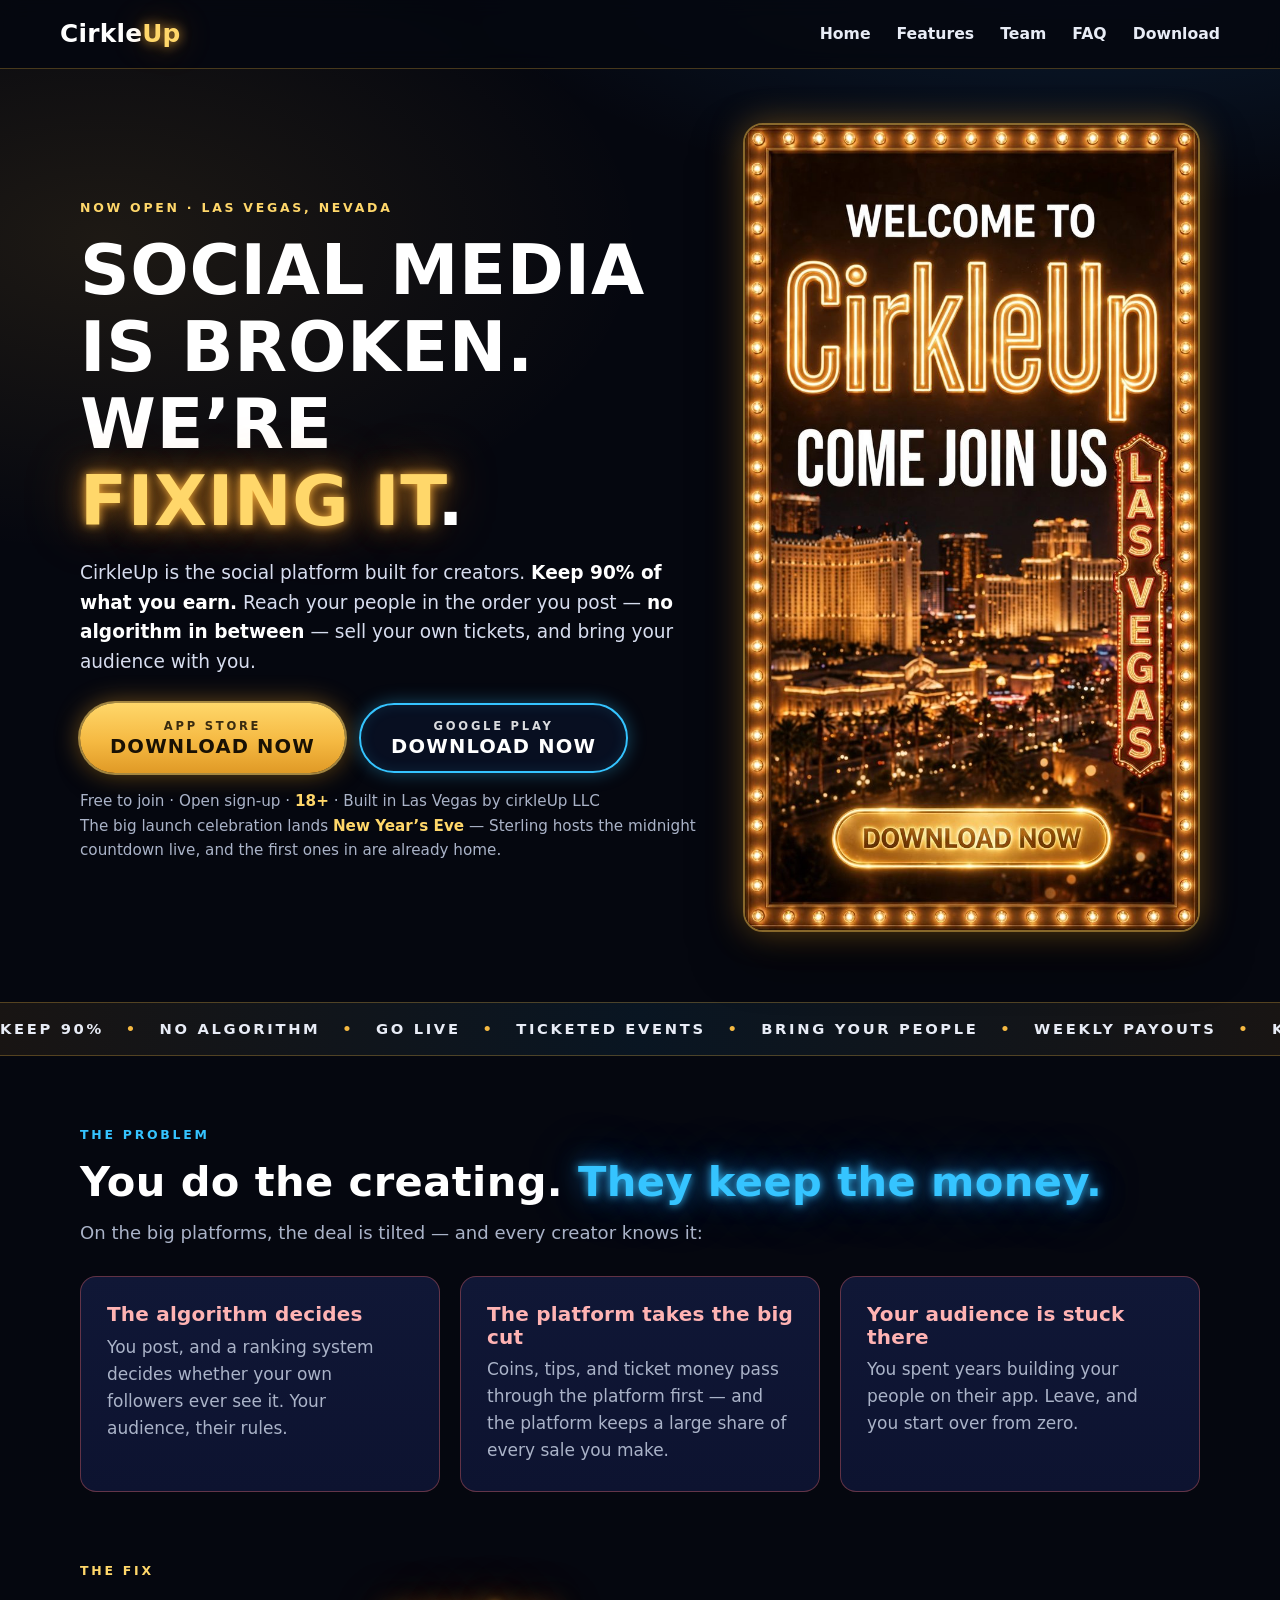
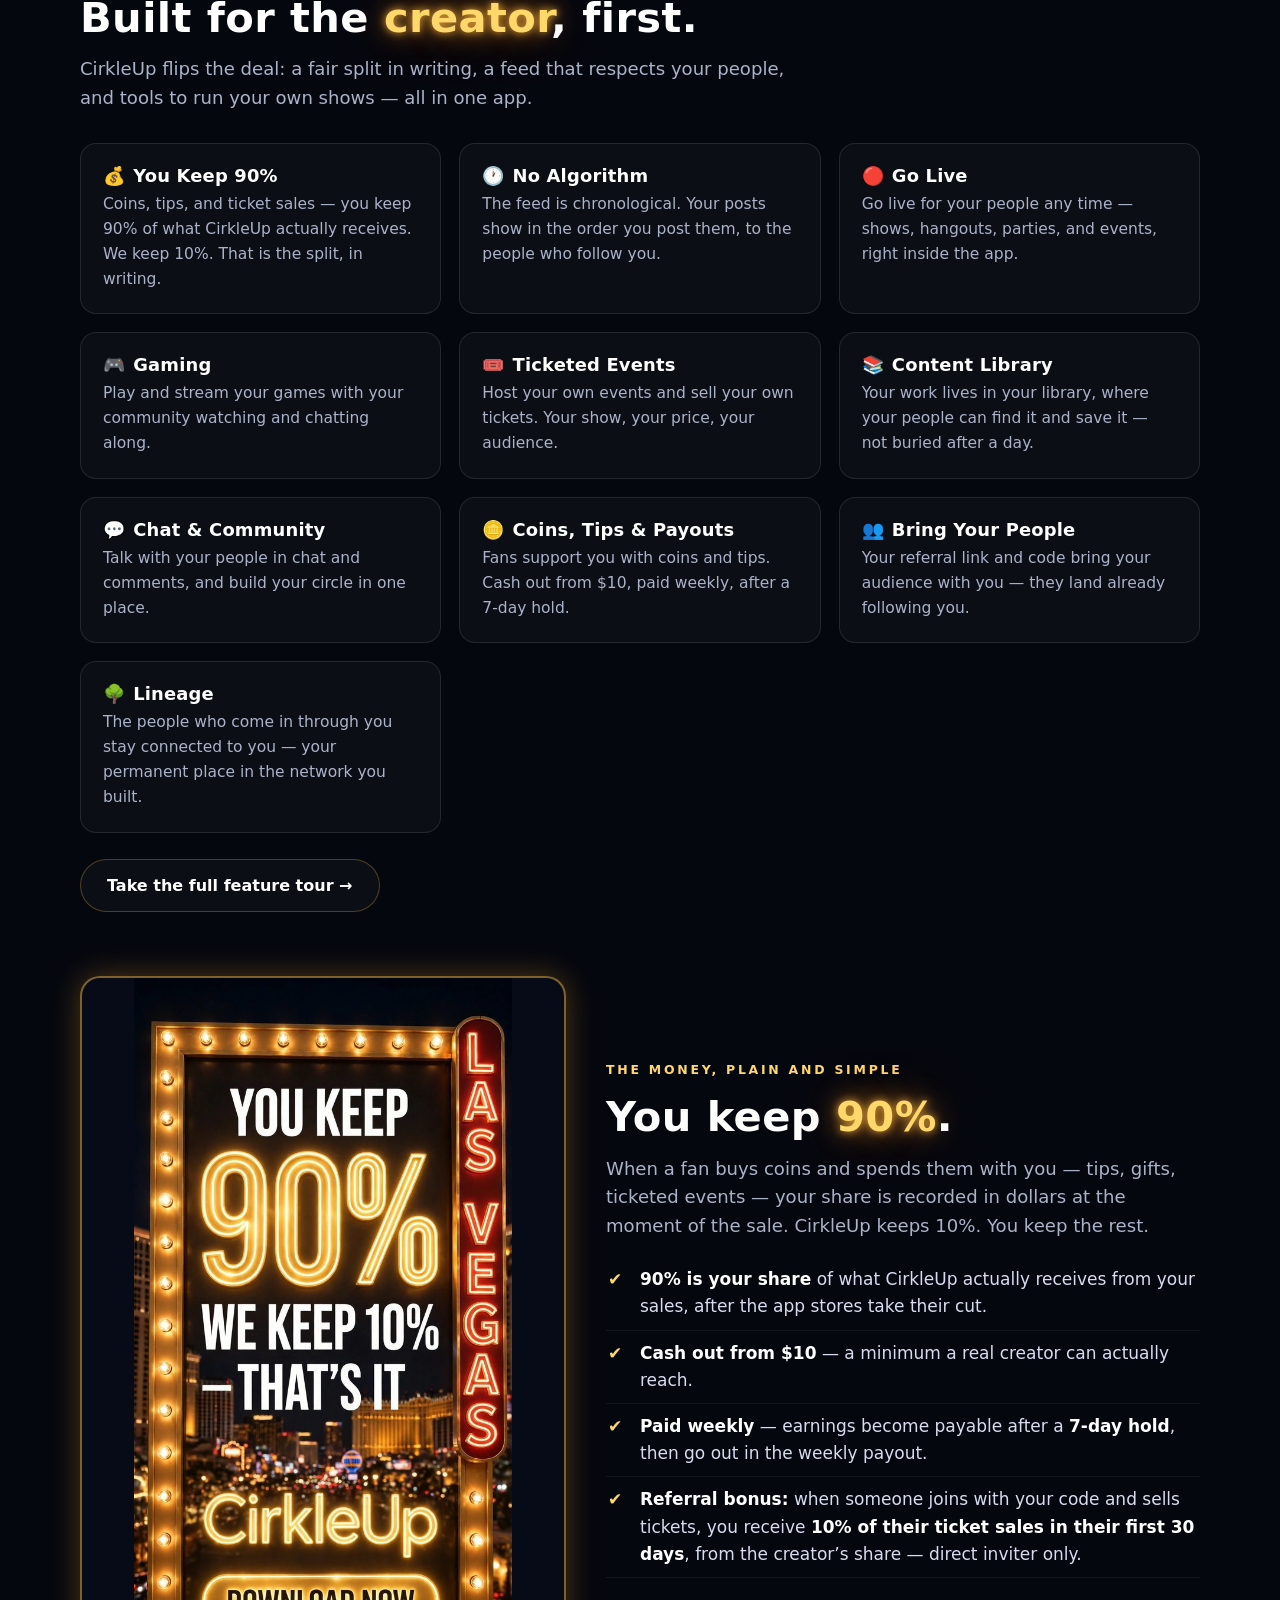
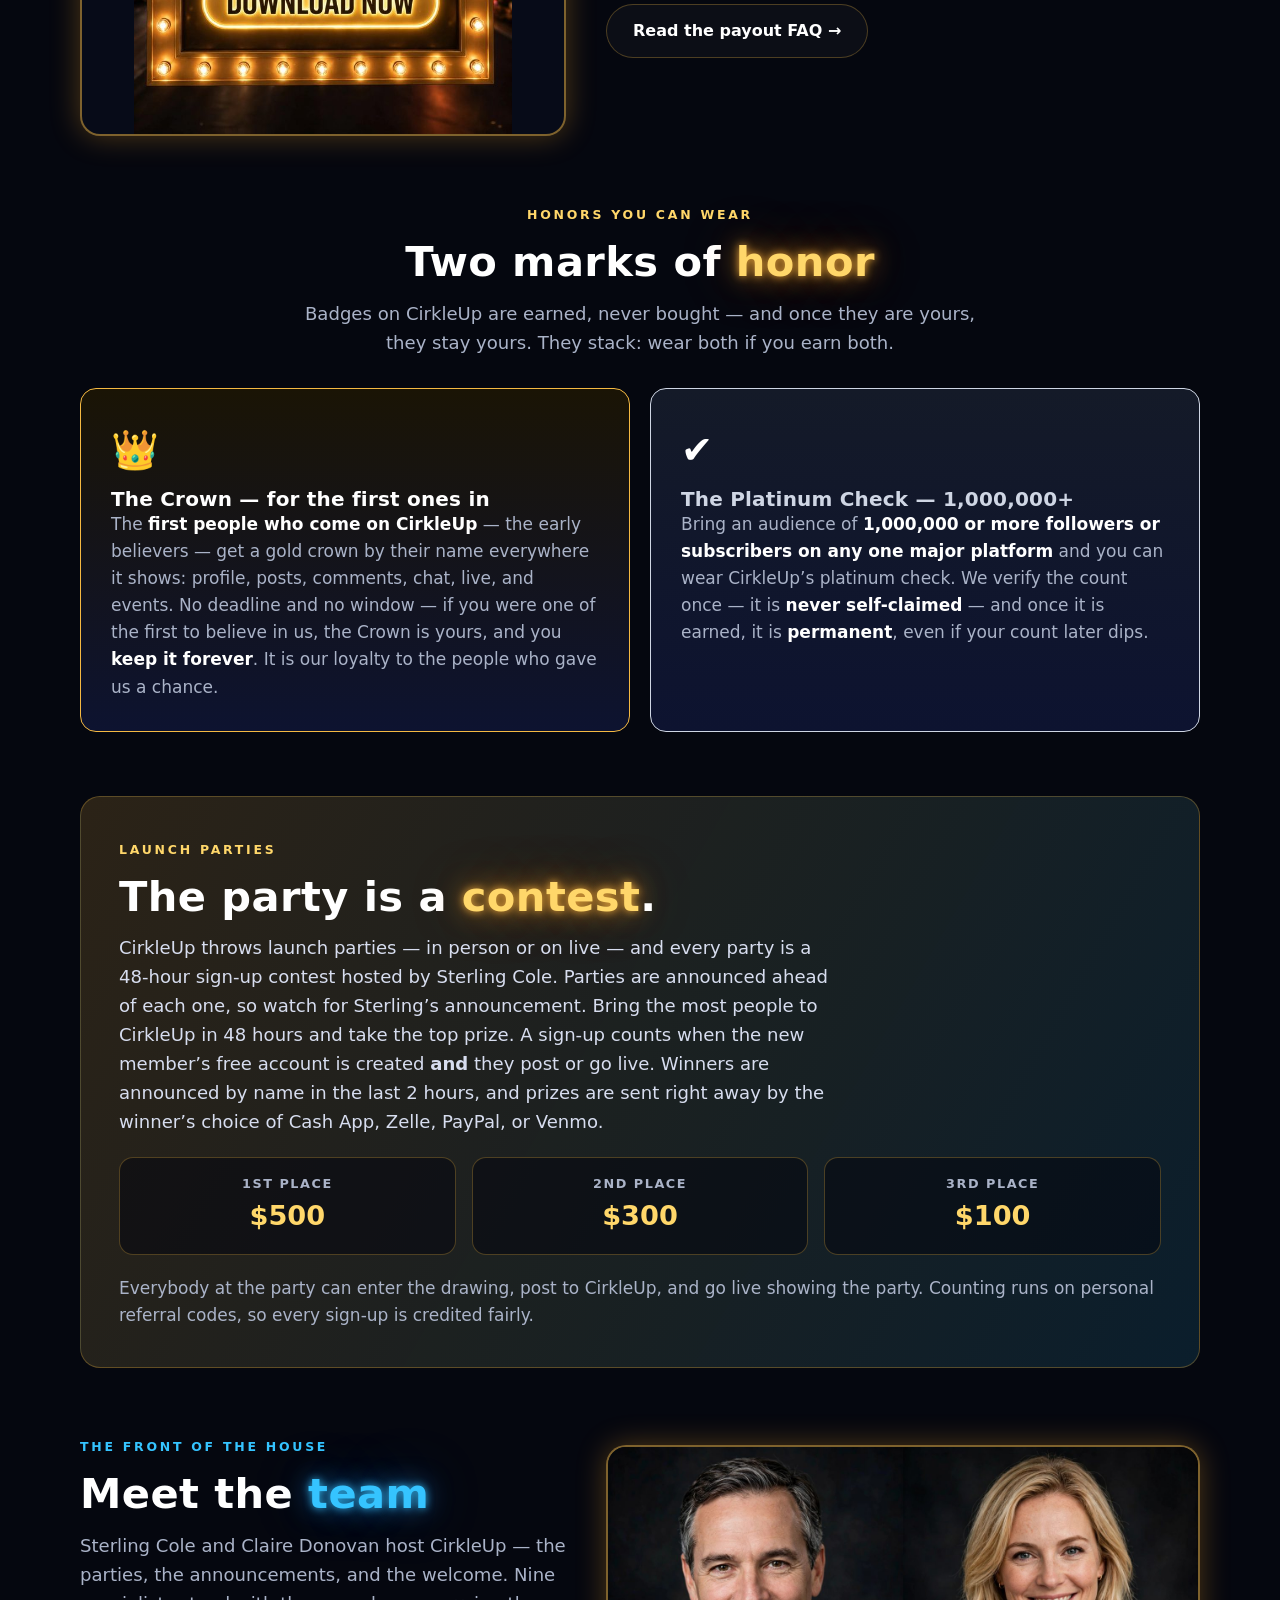
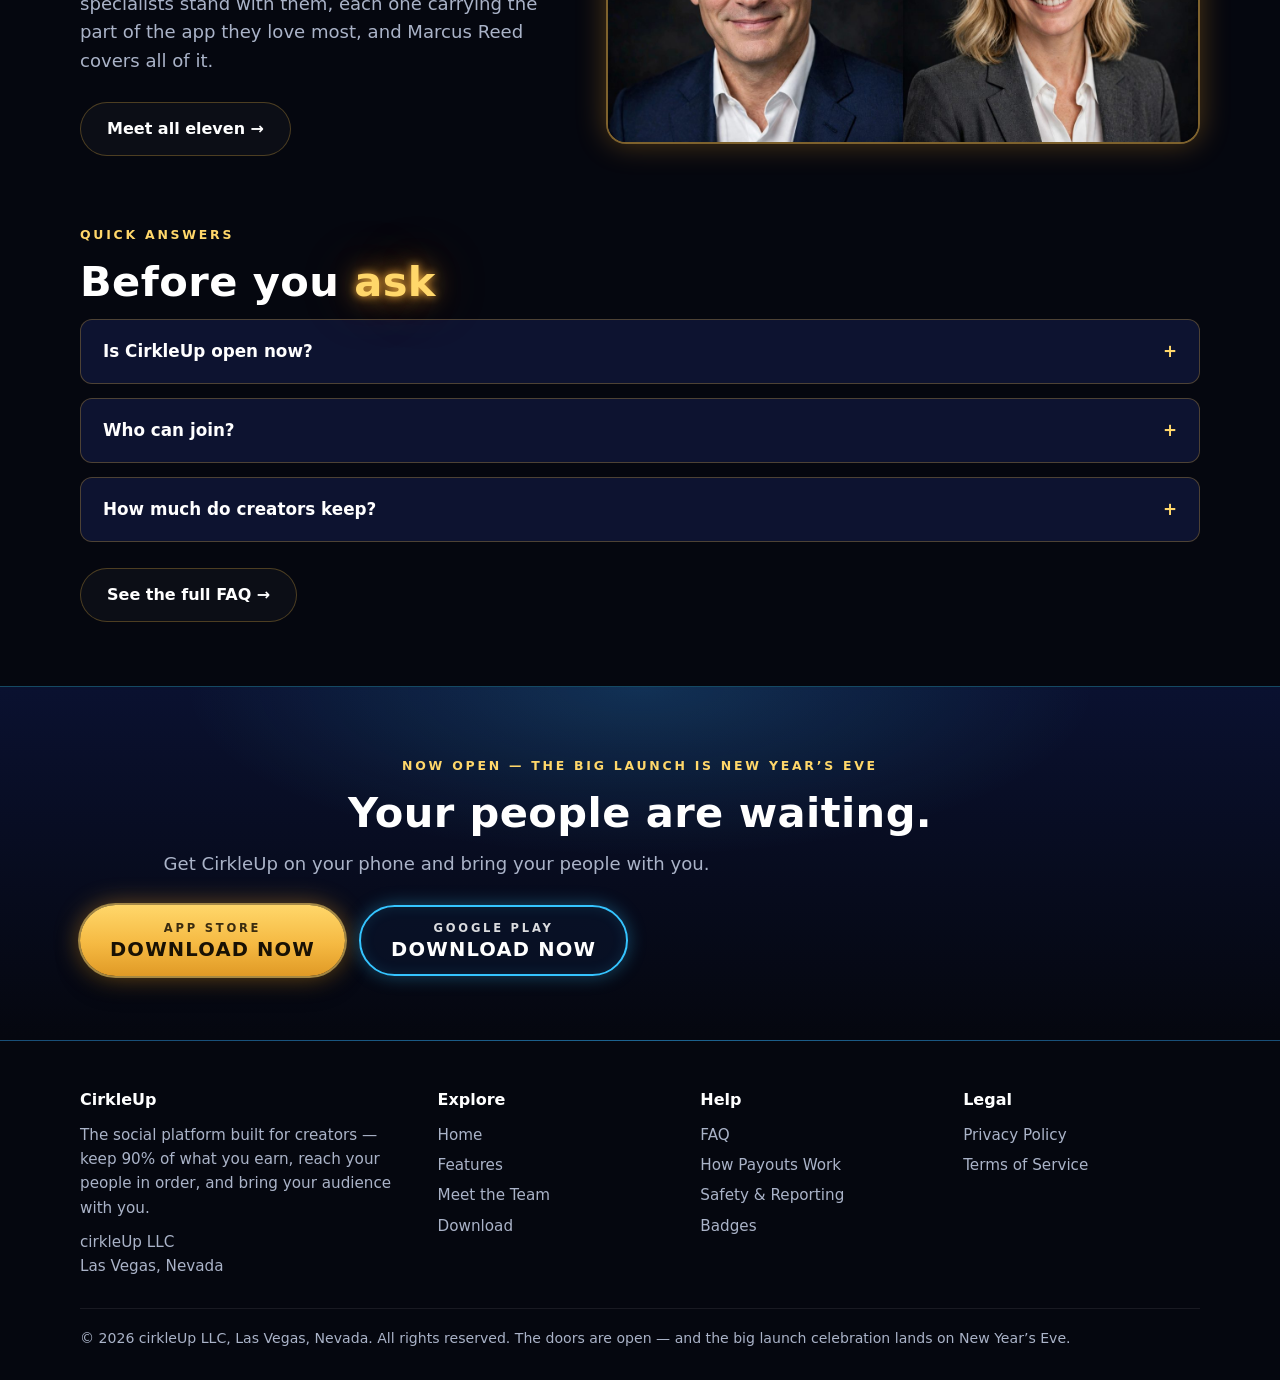
==== index.html @ b5916df1 "CirkleUp new website — staged under Darcia's account (approved build 2026-11-04)" ====
<!DOCTYPE html>
<html lang="en">
<head>
<meta charset="UTF-8">
<meta name="viewport" content="width=device-width, initial-scale=1">
<title>CirkleUp — Social Media, Fixed</title>
<meta name="description" content="CirkleUp is the social platform built for creators: keep 90% of what you earn, a chronological feed with no algorithm, ticketed events, and weekly payouts. From cirkleUp LLC, Las Vegas, Nevada. Now open — with the big launch celebration on New Year&rsquo;s Eve.">
<link rel="stylesheet" href="assets/css/style.css">
</head>
<body>
<header class="site">
  <div class="wrap nav">
    <a class="logo" href="index.html">Cirkle<span class="up">Up</span></a>
    <button class="nav-toggle" aria-label="Menu" aria-expanded="false">&#9776;</button>
    <ul class="nav-links">
        <li><a href="index.html" aria-current="page">Home</a></li>
        <li><a href="features.html">Features</a></li>
        <li><a href="team.html">Team</a></li>
        <li><a href="faq.html">FAQ</a></li>
        <li><a href="download.html">Download</a></li>
    </ul>
  </div>
</header>

<main>
<section class="hero">
  <div class="wrap hero-grid">
    <div>
      <span class="eyebrow">Now open · Las Vegas, Nevada</span>
      <h1>Social media is broken. We&rsquo;re <span class="glow">fixing&nbsp;it</span>.</h1>
      <p class="sub">CirkleUp is the social platform built for creators. <strong>Keep 90% of what you earn.</strong> Reach your people in the order you post — <strong>no algorithm in between</strong> — sell your own tickets, and bring your audience with you.</p>
      <div class="btnrow">
  <a class="btn btn-gold" href="https://apps.apple.com/app/id6768386988"><span class="store">App Store</span><span class="cta">DOWNLOAD NOW</span></a>
  <a class="btn btn-blue" href="https://play.google.com/store/apps/details?id=com.cirkleup.app"><span class="store">Google Play</span><span class="cta">DOWNLOAD NOW</span></a>
</div>
      <p class="strip-note">Free to join · Open sign-up · <strong>18+</strong> · Built in Las Vegas by cirkleUp LLC<br>The big launch celebration lands <strong>New Year&rsquo;s Eve</strong> — Sterling hosts the midnight countdown live, and the first ones in are already home.</p>
    </div>
    <div class="hero-art">
      <img src="assets/img/welcome-gold.jpg" alt="Welcome to CirkleUp — come join us. A lit-up Las Vegas style sign with a DOWNLOAD NOW button." width="760" height="1351">
    </div>
  </div>
</section>

<div class="marquee" aria-hidden="true"><div class="track">KEEP 90% <span class="dot">•</span> NO ALGORITHM <span class="dot">•</span> GO LIVE <span class="dot">•</span> TICKETED EVENTS <span class="dot">•</span> BRING YOUR PEOPLE <span class="dot">•</span> WEEKLY PAYOUTS <span class="dot">•</span> KEEP 90% <span class="dot">•</span> NO ALGORITHM <span class="dot">•</span> GO LIVE <span class="dot">•</span> TICKETED EVENTS <span class="dot">•</span> BRING YOUR PEOPLE <span class="dot">•</span> WEEKLY PAYOUTS <span class="dot">•</span> KEEP 90% <span class="dot">•</span> NO ALGORITHM <span class="dot">•</span> GO LIVE <span class="dot">•</span> TICKETED EVENTS <span class="dot">•</span> BRING YOUR PEOPLE <span class="dot">•</span> WEEKLY PAYOUTS <span class="dot">•</span> KEEP 90% <span class="dot">•</span> NO ALGORITHM <span class="dot">•</span> GO LIVE <span class="dot">•</span> TICKETED EVENTS <span class="dot">•</span> BRING YOUR PEOPLE <span class="dot">•</span> WEEKLY PAYOUTS <span class="dot">•</span> </div></div>
<section>
  <div class="wrap">
    <span class="eyebrow blue">The problem</span>
    <h2>You do the creating. <span class="glow-blue">They keep the money.</span></h2>
    <p class="lede">On the big platforms, the deal is tilted — and every creator knows it:</p>
    <div class="grid c3" style="margin-top:28px">
      <div class="card pain"><h3>The algorithm decides</h3><p>You post, and a ranking system decides whether your own followers ever see it. Your audience, their rules.</p></div>
      <div class="card pain"><h3>The platform takes the big cut</h3><p>Coins, tips, and ticket money pass through the platform first — and the platform keeps a large share of every sale you make.</p></div>
      <div class="card pain"><h3>Your audience is stuck there</h3><p>You spent years building your people on their app. Leave, and you start over from zero.</p></div>
    </div>
  </div>
</section>
<section style="padding-top:0">
  <div class="wrap">
    <span class="eyebrow">The fix</span>
    <h2>Built for the <span class="glow">creator</span>, first.</h2>
    <p class="lede" style="margin-bottom:30px">CirkleUp flips the deal: a fair split in writing, a feed that respects your people, and tools to run your own shows — all in one app.</p>
    <div class="features-grid">
      <div class="feature"><h3><span class="fi">💰</span>You Keep 90%</h3><p>Coins, tips, and ticket sales — you keep 90% of what CirkleUp actually receives. We keep 10%. That is the split, in writing.</p></div>
      <div class="feature"><h3><span class="fi">🕐</span>No Algorithm</h3><p>The feed is chronological. Your posts show in the order you post them, to the people who follow you.</p></div>
      <div class="feature"><h3><span class="fi">🔴</span>Go Live</h3><p>Go live for your people any time — shows, hangouts, parties, and events, right inside the app.</p></div>
      <div class="feature"><h3><span class="fi">🎮</span>Gaming</h3><p>Play and stream your games with your community watching and chatting along.</p></div>
      <div class="feature"><h3><span class="fi">🎟️</span>Ticketed Events</h3><p>Host your own events and sell your own tickets. Your show, your price, your audience.</p></div>
      <div class="feature"><h3><span class="fi">📚</span>Content Library</h3><p>Your work lives in your library, where your people can find it and save it — not buried after a day.</p></div>
      <div class="feature"><h3><span class="fi">💬</span>Chat &amp; Community</h3><p>Talk with your people in chat and comments, and build your circle in one place.</p></div>
      <div class="feature"><h3><span class="fi">🪙</span>Coins, Tips &amp; Payouts</h3><p>Fans support you with coins and tips. Cash out from $10, paid weekly, after a 7-day hold.</p></div>
      <div class="feature"><h3><span class="fi">👥</span>Bring Your People</h3><p>Your referral link and code bring your audience with you — they land already following you.</p></div>
      <div class="feature"><h3><span class="fi">🌳</span>Lineage</h3><p>The people who come in through you stay connected to you — your permanent place in the network you built.</p></div>
    </div>
    <div class="btnrow"><a class="btn-ghost btn" href="features.html" style="flex-direction:row">Take the full feature tour &rarr;</a></div>
  </div>
</section>
<section style="padding-top:0">
  <div class="wrap split">
    <div><img class="art" src="assets/img/signs/sign-90.jpg" alt="Lit-up sign: You keep 90% — we keep 10%, that&rsquo;s it. CirkleUp, Las Vegas." width="640" height="1280"></div>
    <div>
      <span class="eyebrow">The money, plain and simple</span>
      <h2>You keep <span class="glow">90%</span>.</h2>
      <p class="lede">When a fan buys coins and spends them with you — tips, gifts, ticketed events — your share is recorded in dollars at the moment of the sale. CirkleUp keeps 10%. You keep the rest.</p>
      <ul class="ticks">
        <li><strong>90% is your share</strong> of what CirkleUp actually receives from your sales, after the app stores take their cut.</li>
        <li><strong>Cash out from $10</strong> — a minimum a real creator can actually reach.</li>
        <li><strong>Paid weekly</strong> — earnings become payable after a <strong>7-day hold</strong>, then go out in the weekly payout.</li>
        <li><strong>Referral bonus:</strong> when someone joins with your code and sells tickets, you receive <strong>10% of their ticket sales in their first 30 days</strong>, from the creator&rsquo;s share — direct inviter only.</li>
      </ul>
      <div class="btnrow"><a class="btn-ghost btn" href="faq.html#payouts" style="flex-direction:row">Read the payout FAQ &rarr;</a></div>
    </div>
  </div>
</section>
<section style="padding-top:0">
  <div class="wrap">
    <div class="center">
      <span class="eyebrow">Honors you can wear</span>
      <h2>Two marks of <span class="glow">honor</span></h2>
      <p class="lede">Badges on CirkleUp are earned, never bought — and once they are yours, they stay yours. They stack: wear both if you earn both.</p>
    </div>
    <div class="grid c2" style="margin-top:30px">
      <div class="badge-card badge-crown">
        <div class="bigmark">👑</div>
        <h3>The Crown — for the first ones in</h3>
        <p style="color:var(--muted)">The <strong style="color:#fff">first people who come on CirkleUp</strong> — the early believers — get a gold crown by their name everywhere it shows: profile, posts, comments, chat, live, and events. No deadline and no window — if you were one of the first to believe in us, the Crown is yours, and you <strong style="color:#fff">keep it forever</strong>. It is our loyalty to the people who gave us a chance.</p>
      </div>
      <div class="badge-card badge-plat">
        <div class="bigmark">✔️</div>
        <h3>The Platinum Check — 1,000,000+</h3>
        <p style="color:var(--muted)">Bring an audience of <strong style="color:#fff">1,000,000 or more followers or subscribers on any one major platform</strong> and you can wear CirkleUp&rsquo;s platinum check. We verify the count once — it is <strong style="color:#fff">never self-claimed</strong> — and once it is earned, it is <strong style="color:#fff">permanent</strong>, even if your count later dips.</p>
      </div>
    </div>
  </div>
</section>
<section style="padding-top:0">
  <div class="wrap">
    <div class="partyband">
      <span class="eyebrow">Launch parties</span>
      <h2>The party is a <span class="glow">contest</span>.</h2>
      <p class="lede" style="color:#d7ddef">CirkleUp throws launch parties — in person or on live — and every party is a 48-hour sign-up contest hosted by Sterling Cole. Parties are announced ahead of each one, so watch for Sterling&rsquo;s announcement. Bring the most people to CirkleUp in 48 hours and take the top prize. A sign-up counts when the new member&rsquo;s free account is created <strong>and</strong> they post or go live. Winners are announced by name in the last 2 hours, and prizes are sent right away by the winner&rsquo;s choice of Cash App, Zelle, PayPal, or Venmo.</p>
      <div class="prizes">
        <div class="prize"><div class="place">1st place</div><div class="amt">$500</div></div>
        <div class="prize"><div class="place">2nd place</div><div class="amt">$300</div></div>
        <div class="prize"><div class="place">3rd place</div><div class="amt">$100</div></div>
      </div>
      <p style="color:var(--muted)">Everybody at the party can enter the drawing, post to CirkleUp, and go live showing the party. Counting runs on personal referral codes, so every sign-up is credited fairly.</p>
    </div>
  </div>
</section>
<section style="padding-top:0">
  <div class="wrap split">
    <div>
      <span class="eyebrow blue">The front of the house</span>
      <h2>Meet the <span class="glow-blue">team</span></h2>
      <p class="lede">Sterling Cole and Claire Donovan host CirkleUp — the parties, the announcements, and the welcome. Nine specialists stand with them, each one carrying the part of the app they love most, and Marcus Reed covers all of it.</p>
      <div class="btnrow"><a class="btn-ghost btn" href="team.html" style="flex-direction:row">Meet all eleven &rarr;</a></div>
    </div>
    <div><img class="art" src="assets/img/hosts-duo.jpg" alt="Sterling Cole and Claire Donovan, the hosts of CirkleUp." width="1400" height="700"></div>
  </div>
</section>
<section style="padding-top:0">
  <div class="wrap">
    <span class="eyebrow">Quick answers</span>
    <h2>Before you <span class="glow">ask</span></h2>
    <details class="faq"><summary>Is CirkleUp open now?</summary><div class="a">Yes — <strong>the doors are open</strong>. Download the app and join today. The <strong>big launch celebration is New Year&rsquo;s Eve</strong>, when Sterling hosts the midnight countdown live on CirkleUp — and the first ones in wear the Crown forever.</div></details>
    <details class="faq"><summary>Who can join?</summary><div class="a">Anyone <strong>18 or older</strong>. Sign-up is open — create a free account and you are in. If someone sent you their referral code, you can enter it when you join so you land already following them.</div></details>
    <details class="faq"><summary>How much do creators keep?</summary><div class="a">Creators keep <strong>90%</strong> of what CirkleUp actually receives from their sales, after the app stores&rsquo; cut. Payouts are weekly, cash out from <strong>$10</strong>, after a 7-day hold. The full rules are on the <a href="faq.html#payouts">FAQ page</a>.</div></details>
    <div class="btnrow"><a class="btn-ghost btn" href="faq.html" style="flex-direction:row">See the full FAQ &rarr;</a></div>
  </div>
</section>
</main>

<section class="dl-band">
  <div class="wrap">
    <span class="eyebrow">Now open — the big launch is New Year&rsquo;s Eve</span>
    <h2>Your people are waiting.</h2>
    <p class="lede center">Get CirkleUp on your phone and bring your people with you.</p>
    <div class="btnrow center">
  <a class="btn btn-gold" href="https://apps.apple.com/app/id6768386988"><span class="store">App Store</span><span class="cta">DOWNLOAD NOW</span></a>
  <a class="btn btn-blue" href="https://play.google.com/store/apps/details?id=com.cirkleup.app"><span class="store">Google Play</span><span class="cta">DOWNLOAD NOW</span></a>
</div>
  </div>
</section>
<footer class="site">
  <div class="wrap">
    <div class="cols">
      <div>
        <h4>CirkleUp</h4>
        <p>The social platform built for creators — keep 90% of what you earn, reach your people in order, and bring your audience with you.</p>
        <p style="margin-top:10px">cirkleUp LLC<br>Las Vegas, Nevada</p>
      </div>
      <div>
        <h4>Explore</h4>
        <ul>
          <li><a href="index.html">Home</a></li>
          <li><a href="features.html">Features</a></li>
          <li><a href="team.html">Meet the Team</a></li>
          <li><a href="download.html">Download</a></li>
        </ul>
      </div>
      <div>
        <h4>Help</h4>
        <ul>
          <li><a href="faq.html">FAQ</a></li>
          <li><a href="faq.html#payouts">How Payouts Work</a></li>
          <li><a href="faq.html#safety">Safety &amp; Reporting</a></li>
          <li><a href="faq.html#badges">Badges</a></li>
        </ul>
      </div>
      <div>
        <h4>Legal</h4>
        <ul>
          <li><a href="privacy.html">Privacy Policy</a></li>
          <li><a href="terms.html">Terms of Service</a></li>
        </ul>
      </div>
    </div>
    <div class="fine">&copy; <span data-year>2026</span> cirkleUp LLC, Las Vegas, Nevada. All rights reserved. The doors are open — and the big launch celebration lands on New Year&rsquo;s Eve.</div>
  </div>
</footer>
<script src="assets/js/main.js"></script>
</body>
</html>
---- assets/css/style.css ----
/* CirkleUp — new website (built 2026-11-04, held for December 2026 launch)
   Look: "LIT UP" — nighttime Las Vegas, neon electric blue + warm gold,
   big bold white type, one glowing keyword. Mobile-first. */
:root{
  --night:#05070f;
  --navy:#0a0f22;
  --panel:#0d1330;
  --panel2:#101736;
  --line:rgba(245,185,66,.28);
  --line-blue:rgba(53,196,255,.35);
  --gold:#f5b942;
  --gold2:#ffd76a;
  --blue:#35c4ff;
  --blue-deep:#2e9bff;
  --platinum:#cfd6e4;
  --white:#ffffff;
  --muted:#aab3c8;
  --radius:16px;
}
*{box-sizing:border-box;margin:0;padding:0}
html{scroll-behavior:smooth}
html,body{overflow-x:hidden}
body{
  background:
    radial-gradient(1100px 480px at 85% -80px, rgba(46,155,255,.16), transparent 60%),
    radial-gradient(900px 520px at 8% 240px, rgba(245,185,66,.10), transparent 60%),
    var(--night);
  color:var(--white);
  font-family:"Segoe UI", system-ui, -apple-system, Roboto, "Helvetica Neue", Arial, sans-serif;
  line-height:1.6;
  font-size:17px;
}
img{max-width:100%;display:block}
a{color:var(--blue)}
.wrap{max-width:1160px;margin:0 auto;padding:0 20px}
h1,h2,h3{line-height:1.12;font-weight:900;letter-spacing:.01em}
h2{font-size:clamp(1.7rem,4.5vw,2.6rem);margin-bottom:14px}
h3{font-size:1.25rem}
section{padding:64px 0}
.eyebrow{
  display:inline-block;font-weight:800;letter-spacing:.22em;font-size:.78rem;
  color:var(--gold2);text-transform:uppercase;margin-bottom:14px;
}
.eyebrow.blue{color:var(--blue)}
.glow{
  color:var(--gold2);
  text-shadow:0 0 8px rgba(255,183,64,.9),0 0 26px rgba(255,157,36,.65),0 0 60px rgba(255,140,0,.4);
}
.glow-blue{
  color:var(--blue);
  text-shadow:0 0 8px rgba(53,196,255,.9),0 0 26px rgba(46,155,255,.6),0 0 60px rgba(46,155,255,.35);
}
.lede{color:var(--muted);font-size:1.13rem;max-width:62ch}
.center{text-align:center}
.center .lede{margin-left:auto;margin-right:auto}

/* ---------- header / nav ---------- */
header.site{
  position:sticky;top:0;z-index:50;
  background:rgba(5,7,15,.88);backdrop-filter:blur(10px);
  border-bottom:1px solid var(--line);
}
.nav{display:flex;align-items:center;justify-content:space-between;gap:16px;padding:14px 0}
.logo{font-size:1.55rem;font-weight:900;color:#fff;text-decoration:none;letter-spacing:.01em}
.logo .up{color:var(--gold2);text-shadow:0 0 12px rgba(255,183,64,.8),0 0 34px rgba(255,157,36,.45)}
.nav-links{display:flex;gap:26px;align-items:center;list-style:none}
.nav-links a{color:#e8ecf6;text-decoration:none;font-weight:700;font-size:.98rem}
.nav-links a:hover{color:var(--gold2)}
.nav-toggle{display:none;background:none;border:1px solid var(--line);border-radius:10px;color:#fff;
  font-size:1.15rem;padding:6px 13px;cursor:pointer}
@media (max-width:760px){
  .nav-toggle{display:block}
  .nav-links{display:none;position:absolute;top:100%;left:0;right:0;flex-direction:column;align-items:stretch;
    background:rgba(7,10,20,.98);padding:14px 20px 20px;gap:4px;border-bottom:1px solid var(--line)}
  .nav-links.open{display:flex}
  .nav-links a{padding:10px 4px;border-bottom:1px solid rgba(255,255,255,.06)}
  header.site{position:relative}
}

/* ---------- buttons ---------- */
.btnrow{display:flex;gap:14px;flex-wrap:wrap;margin-top:26px}
.center .btnrow{justify-content:center}
.btn{
  display:inline-flex;flex-direction:column;align-items:center;justify-content:center;
  text-decoration:none;border-radius:999px;padding:12px 30px;min-width:220px;text-align:center;
}
.btn .store{font-size:.72rem;font-weight:800;letter-spacing:.24em;text-transform:uppercase;opacity:.85}
.btn .cta{font-size:1.22rem;font-weight:900;letter-spacing:.06em;line-height:1.25}
.btn-gold{
  background:linear-gradient(180deg,var(--gold2),var(--gold) 55%,#e09a26);color:#191104;
  box-shadow:0 0 0 2px rgba(255,215,106,.55),0 0 26px rgba(255,170,40,.45),0 10px 24px rgba(0,0,0,.45);
}
.btn-gold:hover{box-shadow:0 0 0 2px rgba(255,215,106,.8),0 0 40px rgba(255,170,40,.65),0 10px 24px rgba(0,0,0,.45)}
.btn-blue{
  background:rgba(10,20,44,.65);color:#fff;border:2px solid var(--blue);
  box-shadow:0 0 18px rgba(53,196,255,.35), inset 0 0 14px rgba(53,196,255,.12);
}
.btn-blue:hover{box-shadow:0 0 30px rgba(53,196,255,.55), inset 0 0 14px rgba(53,196,255,.2)}
.btn-ghost{
  border:1px solid var(--line);color:#fff;background:rgba(255,255,255,.03);
  font-weight:800;padding:13px 26px;border-radius:999px;font-size:1rem;min-width:0;
}
.btn-ghost:hover{border-color:var(--gold);color:var(--gold2)}
@media (max-width:520px){.btn{min-width:0;width:100%}}

/* ---------- hero ---------- */
.hero{padding:54px 0 70px}
.hero-grid{display:grid;grid-template-columns:1.15fr .85fr;gap:44px;align-items:center}
@media (max-width:900px){.hero-grid{grid-template-columns:1fr}}
.hero h1{font-size:clamp(2.35rem,6.4vw,4.3rem);text-transform:uppercase}
.hero .sub{margin-top:18px;color:#d7ddef;font-size:1.16rem;max-width:56ch}
.hero .sub strong{color:#fff}
.hero-art{position:relative}
.hero-art img{
  border-radius:20px;border:2px solid rgba(245,185,66,.55);
  box-shadow:0 0 34px rgba(255,170,40,.35),0 24px 50px rgba(0,0,0,.55);
  width:100%;height:auto;object-fit:cover;object-position:top;
}
.strip-note{margin-top:16px;color:var(--muted);font-size:.95rem}
.strip-note strong{color:var(--gold2)}

/* marquee sign strip */
.marquee{
  border-top:1px solid var(--line);border-bottom:1px solid var(--line);
  background:linear-gradient(90deg,rgba(245,185,66,.08),rgba(53,196,255,.08),rgba(245,185,66,.08));
  padding:12px 0;overflow:hidden;white-space:nowrap;
}
.marquee .track{display:inline-block;animation:slide 30s linear infinite;font-weight:900;letter-spacing:.18em;font-size:.92rem;color:#e8ecf6}
.marquee .dot{color:var(--gold);padding:0 14px}
@keyframes slide{from{transform:translateX(0)}to{transform:translateX(-50%)}}
@media (prefers-reduced-motion:reduce){.marquee .track{animation:none}}

/* ---------- cards & grids ---------- */
.grid{display:grid;gap:20px}
.grid.c3{grid-template-columns:repeat(3,1fr)}
.grid.c2{grid-template-columns:repeat(2,1fr)}
@media (max-width:900px){.grid.c3{grid-template-columns:1fr 1fr}}
@media (max-width:620px){.grid.c3,.grid.c2{grid-template-columns:1fr}}
.card{
  background:linear-gradient(180deg,var(--panel2),var(--panel));
  border:1px solid var(--line);border-radius:var(--radius);padding:26px;
}
.card h3{margin-bottom:8px}
.card p{color:var(--muted)}
.card .icon{font-size:1.7rem;margin-bottom:10px}
.pain{border-color:rgba(255,110,110,.35)}
.pain h3{color:#ffb3b3}

/* feature list (index) */
.features-grid{display:grid;grid-template-columns:repeat(3,1fr);gap:18px}
@media (max-width:900px){.features-grid{grid-template-columns:1fr 1fr}}
@media (max-width:560px){.features-grid{grid-template-columns:1fr}}
.feature{
  background:rgba(255,255,255,.03);border:1px solid rgba(255,255,255,.1);
  border-radius:var(--radius);padding:22px;
}
.feature:hover{border-color:var(--line-blue)}
.feature h3{font-size:1.12rem;margin-bottom:6px;color:#fff}
.feature h3 .fi{margin-right:8px}
.feature p{color:var(--muted);font-size:.97rem}

/* sign gallery (features page) */
.signrow{display:grid;grid-template-columns:repeat(3,1fr);gap:22px}
@media (max-width:900px){.signrow{grid-template-columns:1fr 1fr}}
@media (max-width:560px){.signrow{grid-template-columns:1fr}}
.signcard{background:var(--panel);border:1px solid var(--line);border-radius:var(--radius);overflow:hidden}
.signcard img{width:100%;aspect-ratio:1/2;object-fit:cover;object-position:top}
.signcard .cap{padding:18px 20px 22px}
.signcard .cap h3{margin-bottom:6px}
.signcard .cap p{color:var(--muted);font-size:.96rem}

/* money / badges / parties */
.split{display:grid;grid-template-columns:.9fr 1.1fr;gap:40px;align-items:center}
@media (max-width:900px){.split{grid-template-columns:1fr}}
.split img.art{border-radius:20px;border:2px solid rgba(245,185,66,.5);box-shadow:0 0 30px rgba(255,170,40,.3);width:100%;height:auto;max-height:760px;object-fit:contain;object-position:top center;background:#070b18}
ul.ticks{list-style:none;margin-top:16px}
ul.ticks li{padding:9px 0 9px 34px;position:relative;color:#d7ddef;border-bottom:1px solid rgba(255,255,255,.06)}
ul.ticks li::before{content:"✔";position:absolute;left:2px;color:var(--gold2);font-weight:900}
ul.ticks li strong{color:#fff}
.badge-card{border-radius:var(--radius);padding:30px}
.badge-crown{background:linear-gradient(180deg,#1a1405,#0d1330);border:1px solid var(--gold)}
.badge-plat{background:linear-gradient(180deg,#141a28,#0d1330);border:1px solid var(--platinum)}
.badge-plat h3{color:var(--platinum)}
.bigmark{font-size:2.4rem;margin-bottom:8px}
.partyband{
  background:linear-gradient(120deg,rgba(245,185,66,.16),rgba(53,196,255,.12));
  border:1px solid var(--line);border-radius:20px;padding:38px;
}
.prizes{display:flex;gap:16px;flex-wrap:wrap;margin:20px 0}
.prize{background:rgba(5,7,15,.55);border:1px solid var(--line);border-radius:14px;padding:16px 22px;text-align:center;flex:1;min-width:130px}
.prize .amt{font-size:1.7rem;font-weight:900;color:var(--gold2)}
.prize .place{color:var(--muted);font-weight:700;letter-spacing:.12em;font-size:.8rem;text-transform:uppercase}

/* ---------- team ---------- */
.team-grid{display:grid;grid-template-columns:repeat(3,1fr);gap:22px}
@media (max-width:900px){.team-grid{grid-template-columns:1fr 1fr}}
@media (max-width:560px){.team-grid{grid-template-columns:1fr}}
.member{background:var(--panel);border:1px solid var(--line);border-radius:var(--radius);overflow:hidden}
.member img{width:100%;aspect-ratio:3/3.4;object-fit:cover;object-position:top}
.member .info{padding:18px 20px 22px}
.member .role{color:var(--gold2);font-weight:800;font-size:.86rem;letter-spacing:.14em;text-transform:uppercase}
.member h3{margin:4px 0 6px}
.member p{color:var(--muted);font-size:.96rem}
.hosts{display:grid;grid-template-columns:1fr 1fr;gap:22px}
@media (max-width:700px){.hosts{grid-template-columns:1fr}}
.hosts .member{border-color:var(--gold)}
.member.wide{grid-column:1/-1}

/* ---------- FAQ ---------- */
details.faq{
  background:var(--panel);border:1px solid var(--line);border-radius:12px;
  padding:18px 22px;margin-bottom:14px;
}
details.faq summary{cursor:pointer;font-weight:800;font-size:1.05rem;list-style:none}
details.faq summary::-webkit-details-marker{display:none}
details.faq summary::after{content:"+";float:right;color:var(--gold2);font-weight:900}
details.faq[open ] summary::after{content:"–"}
details.faq .a{color:var(--muted);margin-top:10px}
details.faq .a strong{color:#fff}
.faq-group{margin:38px 0 8px;color:var(--gold2)}

/* ---------- legal pages ---------- */
.legal{max-width:820px}
.legal h2{margin-top:38px;font-size:1.45rem}
.legal h2:first-of-type{margin-top:8px}
.legal p,.legal li{color:#c9d1e4}
.legal ul{margin:8px 0 8px 22px}
.legal .updated{color:var(--muted)}

/* ---------- download band / footer ---------- */
.dl-band{
  background:
    radial-gradient(700px 260px at 50% 0%, rgba(53,196,255,.18), transparent 65%),
    linear-gradient(180deg,#0a1130,#05070f);
  border-top:1px solid var(--line-blue);border-bottom:1px solid var(--line-blue);
  text-align:center;
}
footer.site{padding:46px 0 30px;color:var(--muted);font-size:.95rem}
footer.site .cols{display:grid;grid-template-columns:1.4fr 1fr 1fr 1fr;gap:26px}
@media (max-width:760px){footer.site .cols{grid-template-columns:1fr 1fr}}
footer.site h4{color:#fff;margin-bottom:10px;font-size:1rem}
footer.site ul{list-style:none}
footer.site li{margin:6px 0}
footer.site a{color:var(--muted);text-decoration:none}
footer.site a:hover{color:var(--gold2)}
footer.site .fine{margin-top:30px;border-top:1px solid rgba(255,255,255,.08);padding-top:18px;font-size:.88rem}
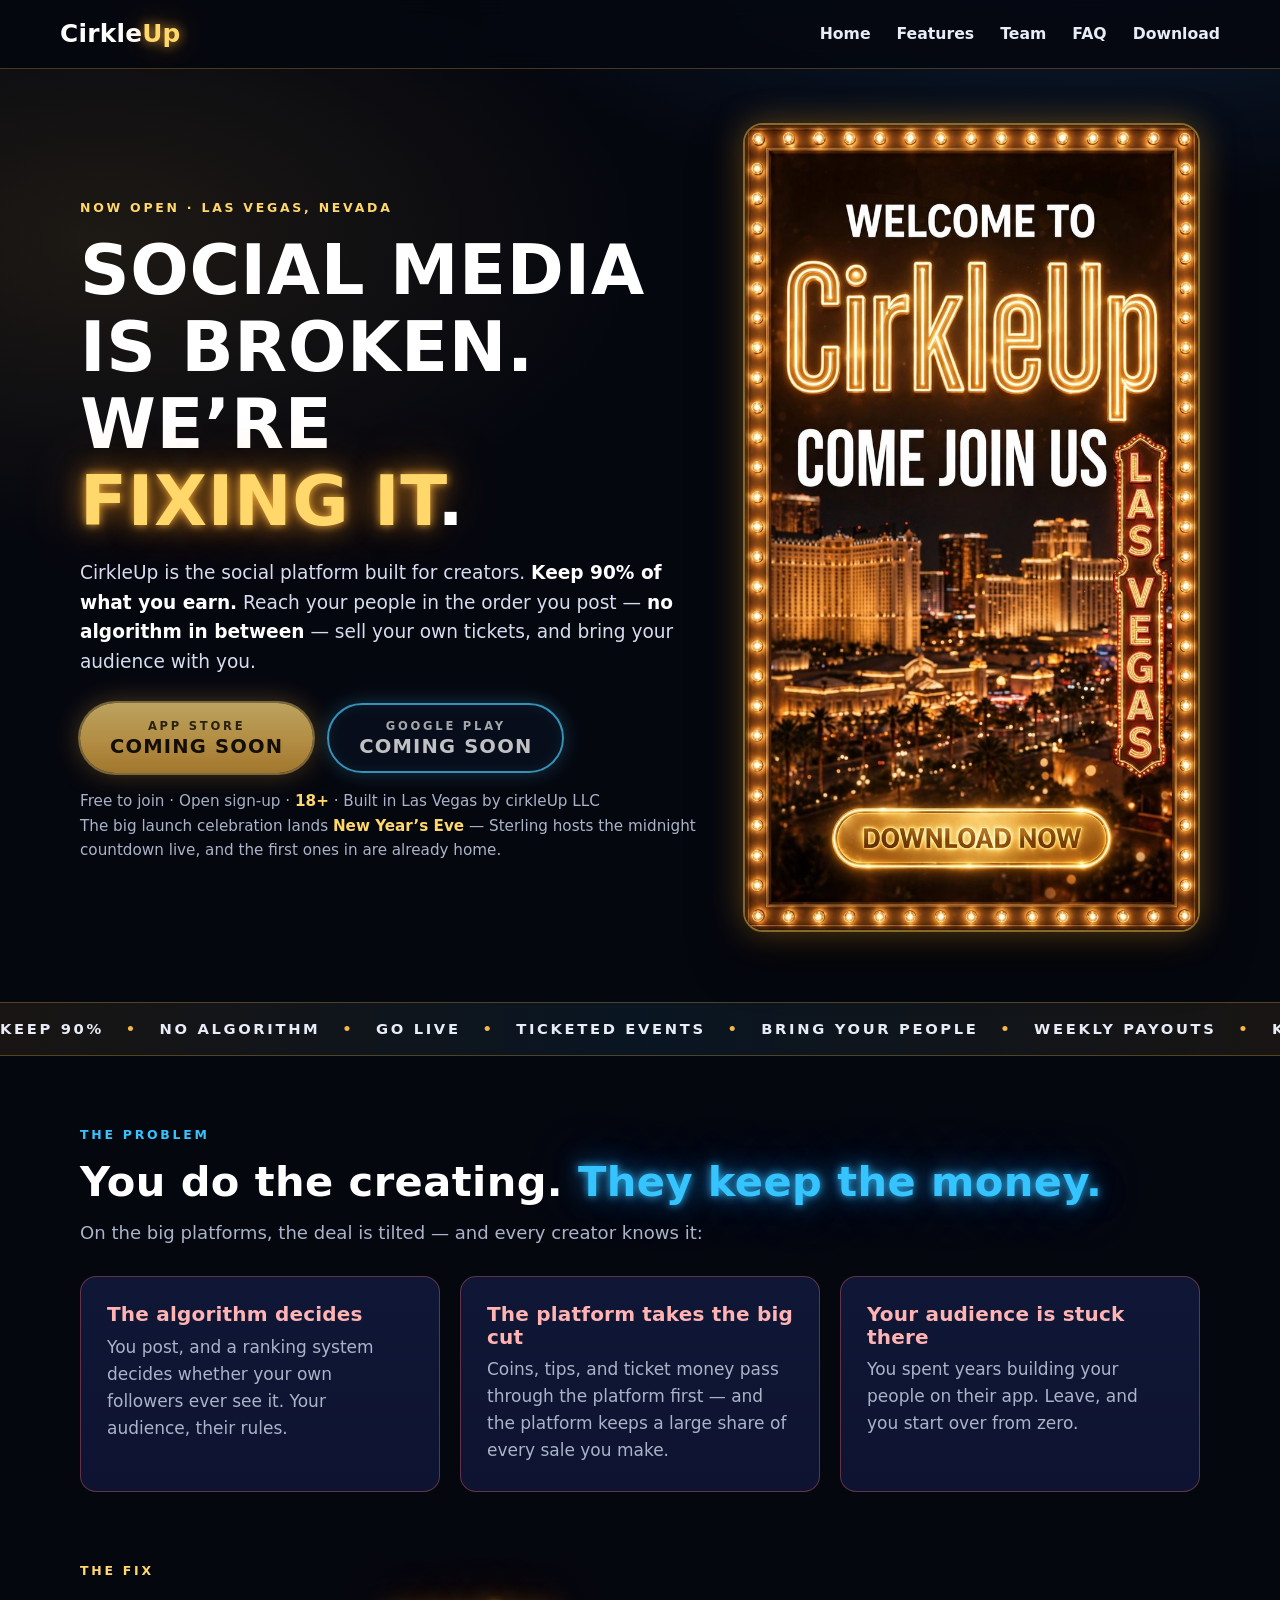
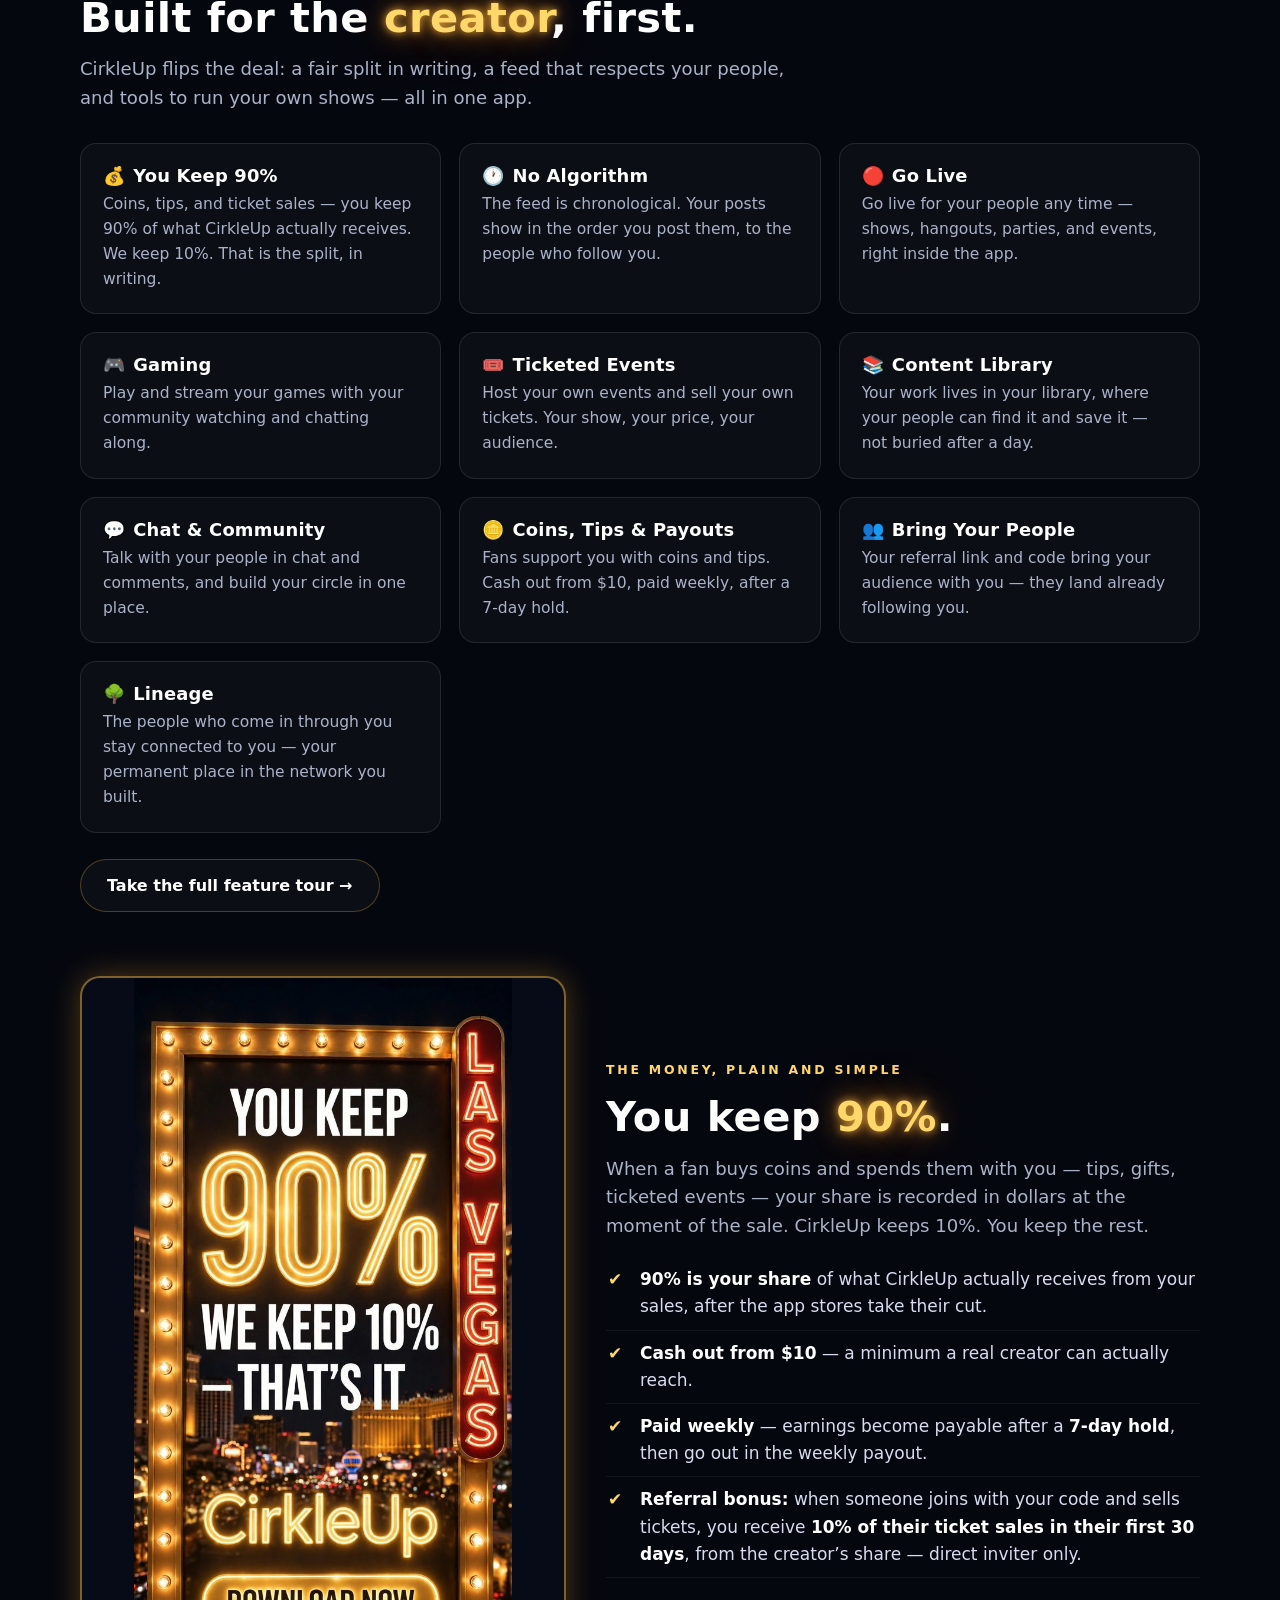
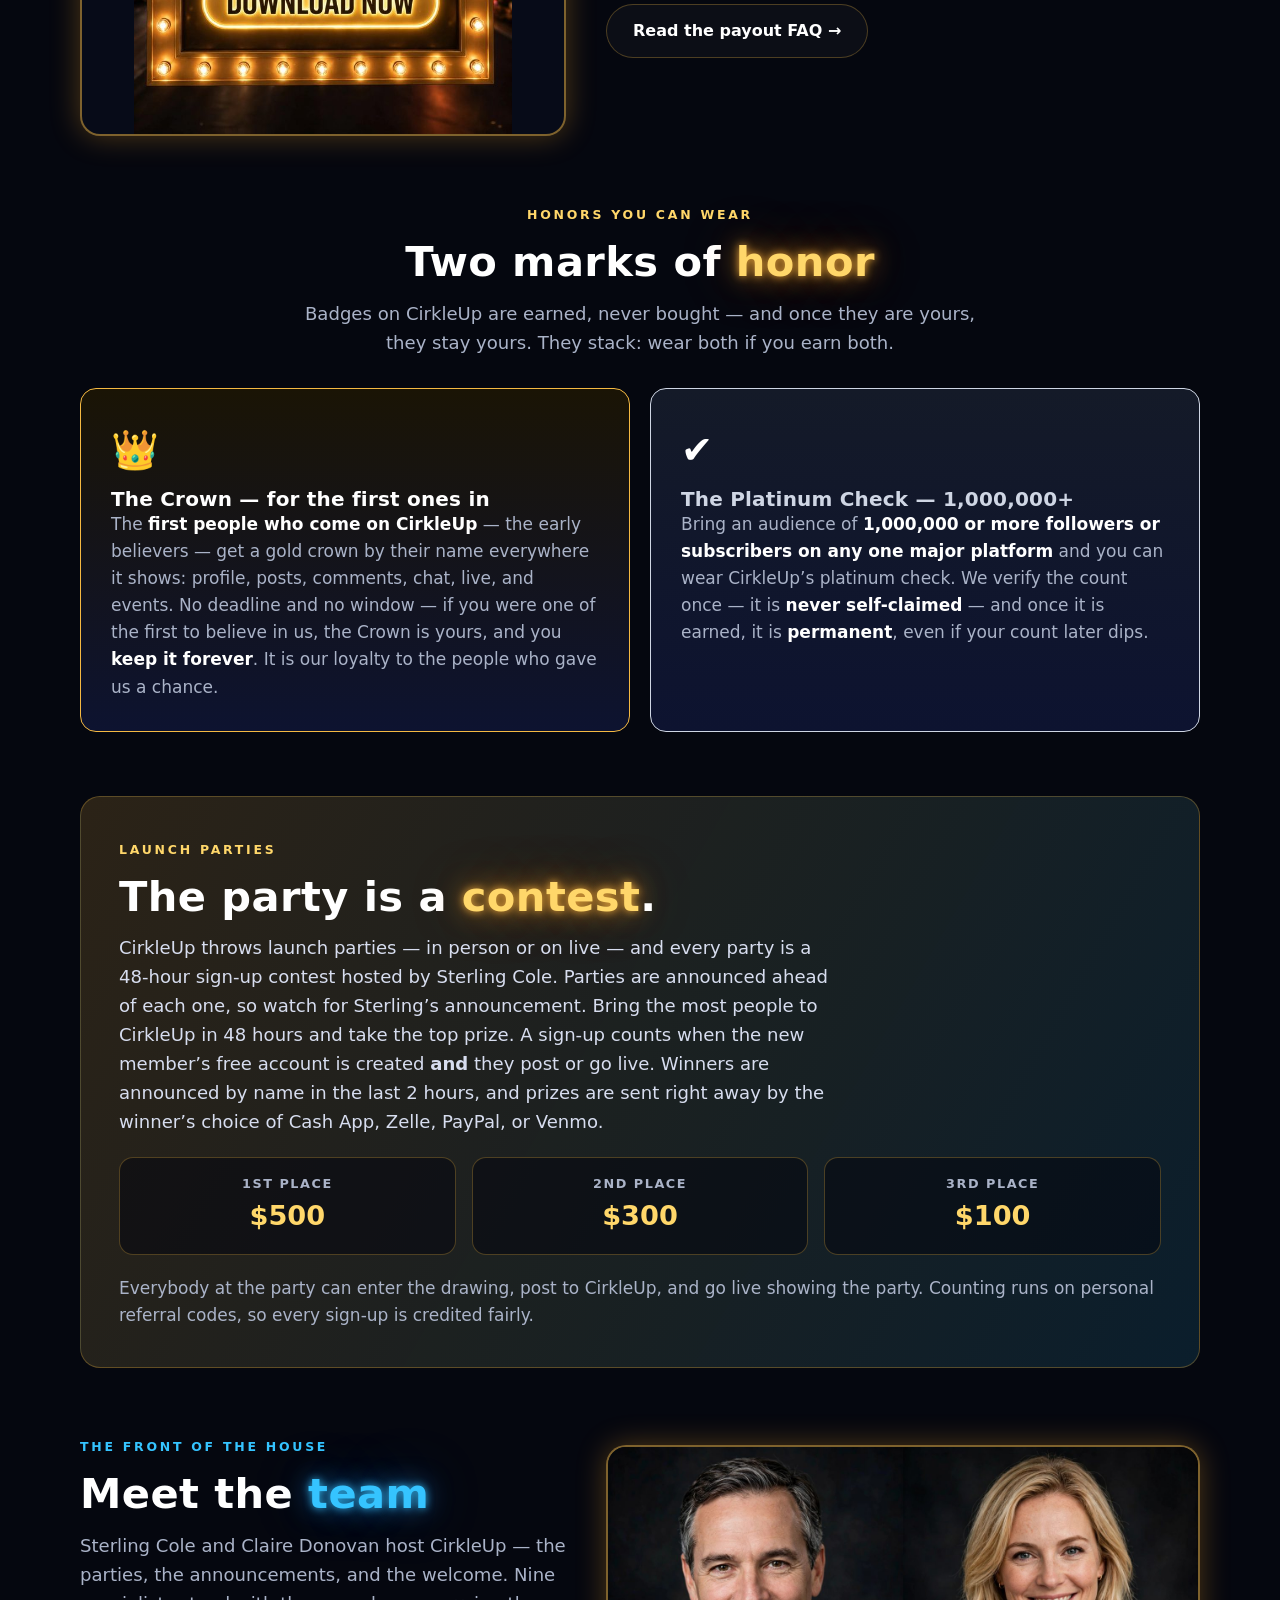
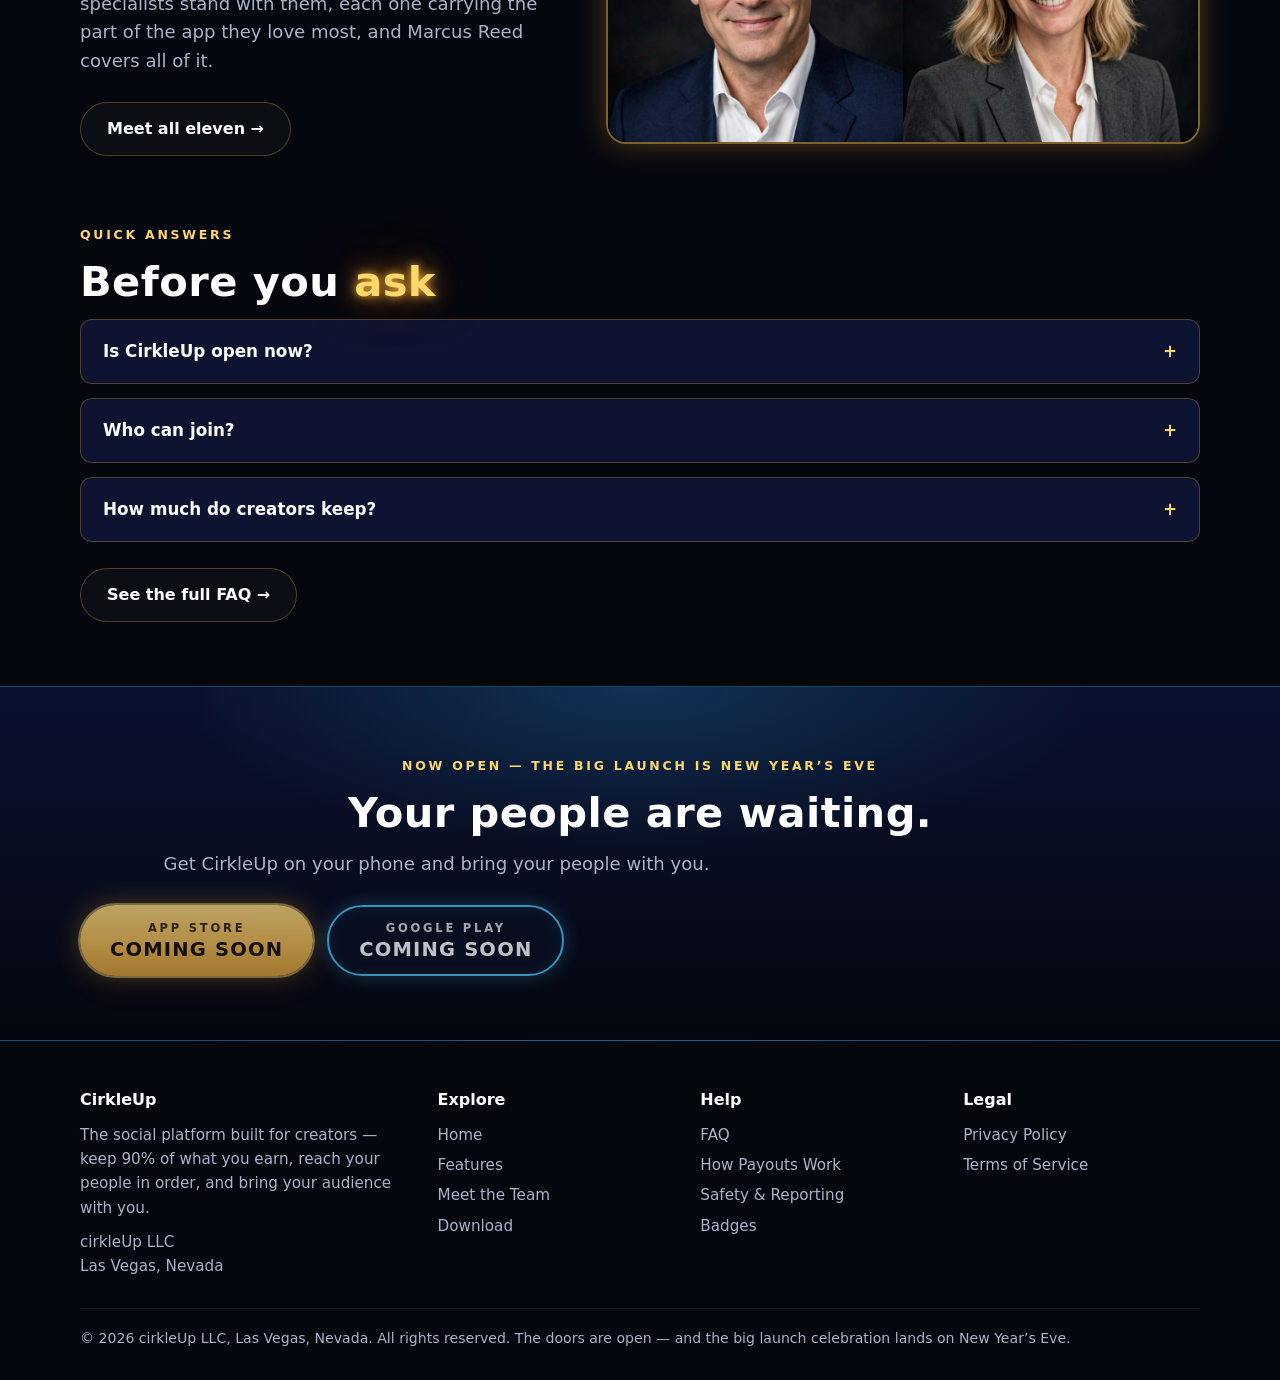
==== commit 4b5de945: "Hold all store buttons (Darcia's 2026-11-05 ruling): DOWNLOAD NOW buttons inert as COMING SOON until" ====
--- a/index.html
+++ b/index.html
@@ -30,8 +30,8 @@
       <h1>Social media is broken. We&rsquo;re <span class="glow">fixing&nbsp;it</span>.</h1>
       <p class="sub">CirkleUp is the social platform built for creators. <strong>Keep 90% of what you earn.</strong> Reach your people in the order you post — <strong>no algorithm in between</strong> — sell your own tickets, and bring your audience with you.</p>
       <div class="btnrow">
-  <a class="btn btn-gold" href="https://apps.apple.com/app/id6768386988"><span class="store">App Store</span><span class="cta">DOWNLOAD NOW</span></a>
-  <a class="btn btn-blue" href="https://play.google.com/store/apps/details?id=com.cirkleup.app"><span class="store">Google Play</span><span class="cta">DOWNLOAD NOW</span></a>
+  <span class="btn btn-gold btn-held" aria-disabled="true"><span class="store">App Store</span><span class="cta">COMING SOON</span></span>
+  <span class="btn btn-blue btn-held" aria-disabled="true"><span class="store">Google Play</span><span class="cta">COMING SOON</span></span>
 </div>
       <p class="strip-note">Free to join · Open sign-up · <strong>18+</strong> · Built in Las Vegas by cirkleUp LLC<br>The big launch celebration lands <strong>New Year&rsquo;s Eve</strong> — Sterling hosts the midnight countdown live, and the first ones in are already home.</p>
     </div>
@@ -156,8 +156,8 @@
     <h2>Your people are waiting.</h2>
     <p class="lede center">Get CirkleUp on your phone and bring your people with you.</p>
     <div class="btnrow center">
-  <a class="btn btn-gold" href="https://apps.apple.com/app/id6768386988"><span class="store">App Store</span><span class="cta">DOWNLOAD NOW</span></a>
-  <a class="btn btn-blue" href="https://play.google.com/store/apps/details?id=com.cirkleup.app"><span class="store">Google Play</span><span class="cta">DOWNLOAD NOW</span></a>
+  <span class="btn btn-gold btn-held" aria-disabled="true"><span class="store">App Store</span><span class="cta">COMING SOON</span></span>
+  <span class="btn btn-blue btn-held" aria-disabled="true"><span class="store">Google Play</span><span class="cta">COMING SOON</span></span>
 </div>
   </div>
 </section>
--- a/assets/css/style.css
+++ b/assets/css/style.css
@@ -244,3 +244,6 @@
 footer.site a{color:var(--muted);text-decoration:none}
 footer.site a:hover{color:var(--gold2)}
 footer.site .fine{margin-top:30px;border-top:1px solid rgba(255,255,255,.08);padding-top:18px;font-size:.88rem}
+
+/* HOLD state (2026-11-05, Darcia's hold-all-links ruling): store buttons inert until the app is verified ready */
+.btn-held{opacity:.75;cursor:default;pointer-events:none;filter:saturate(.85)}
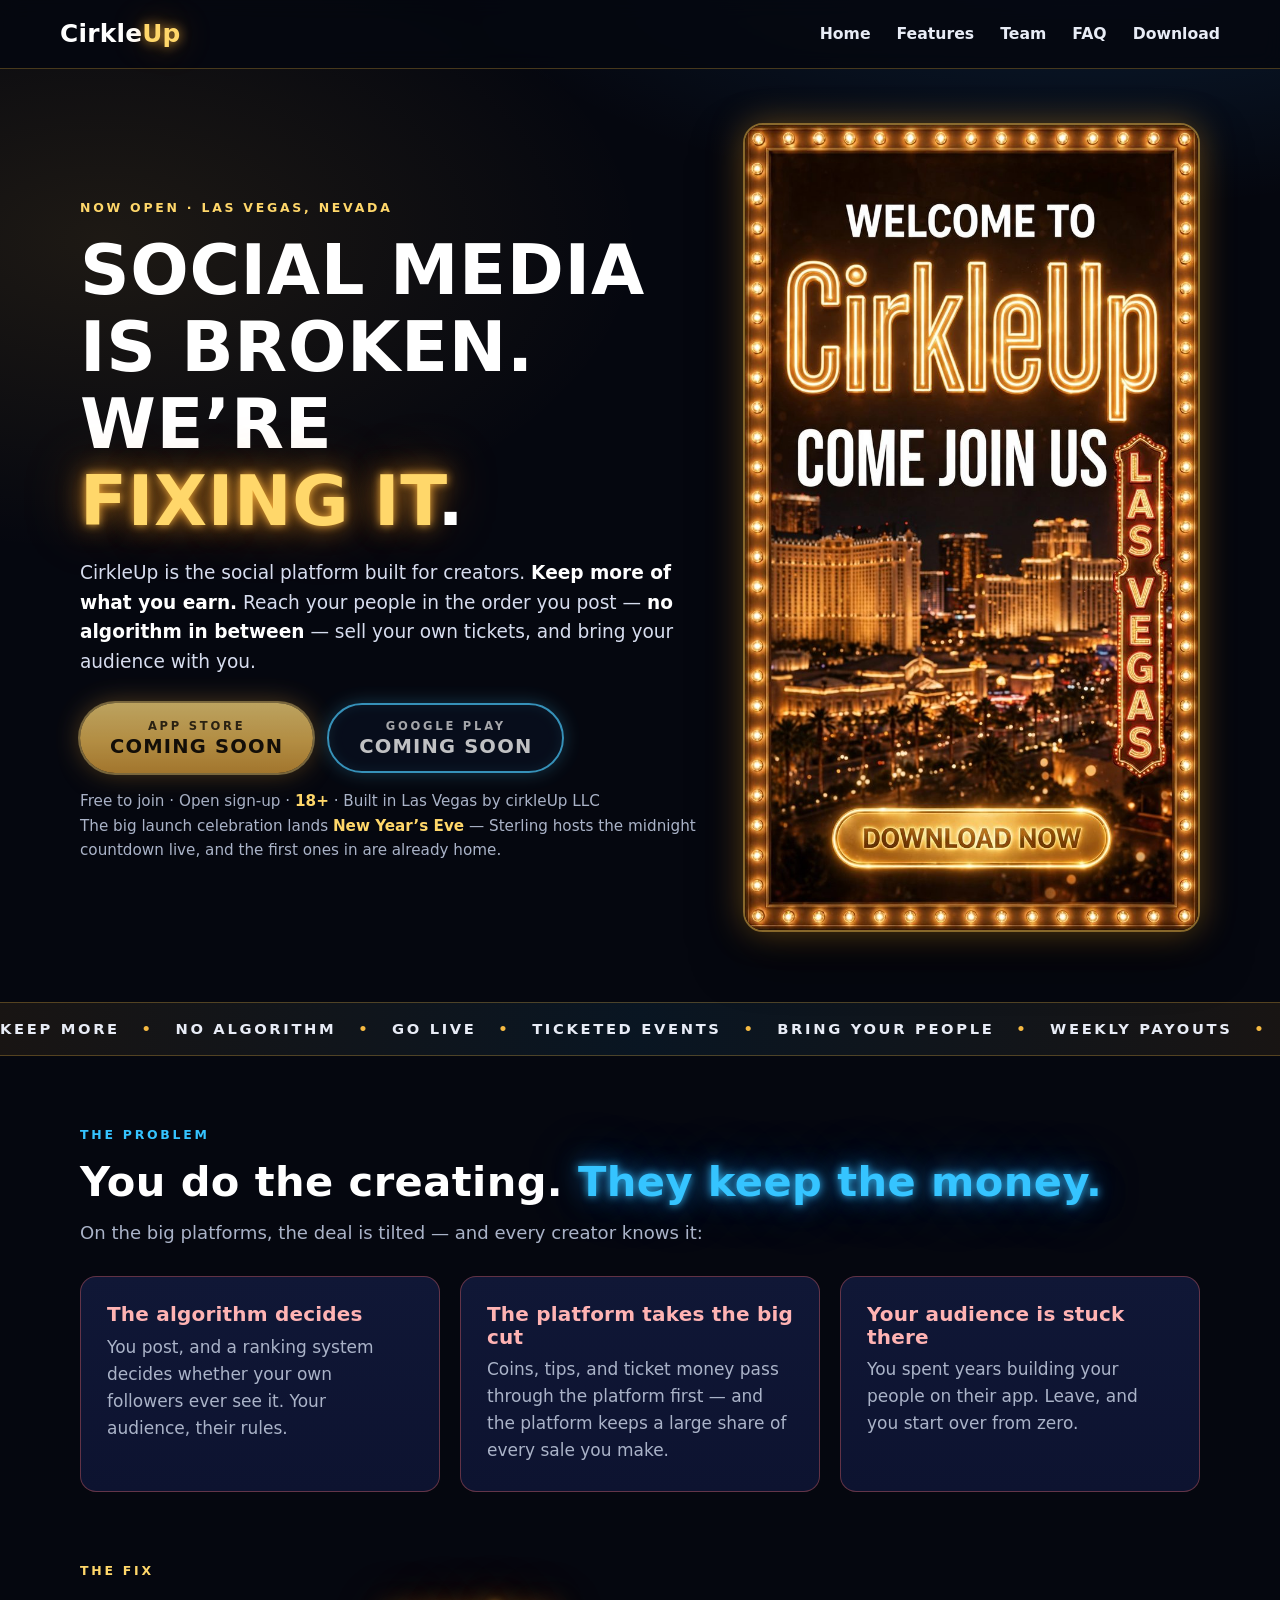
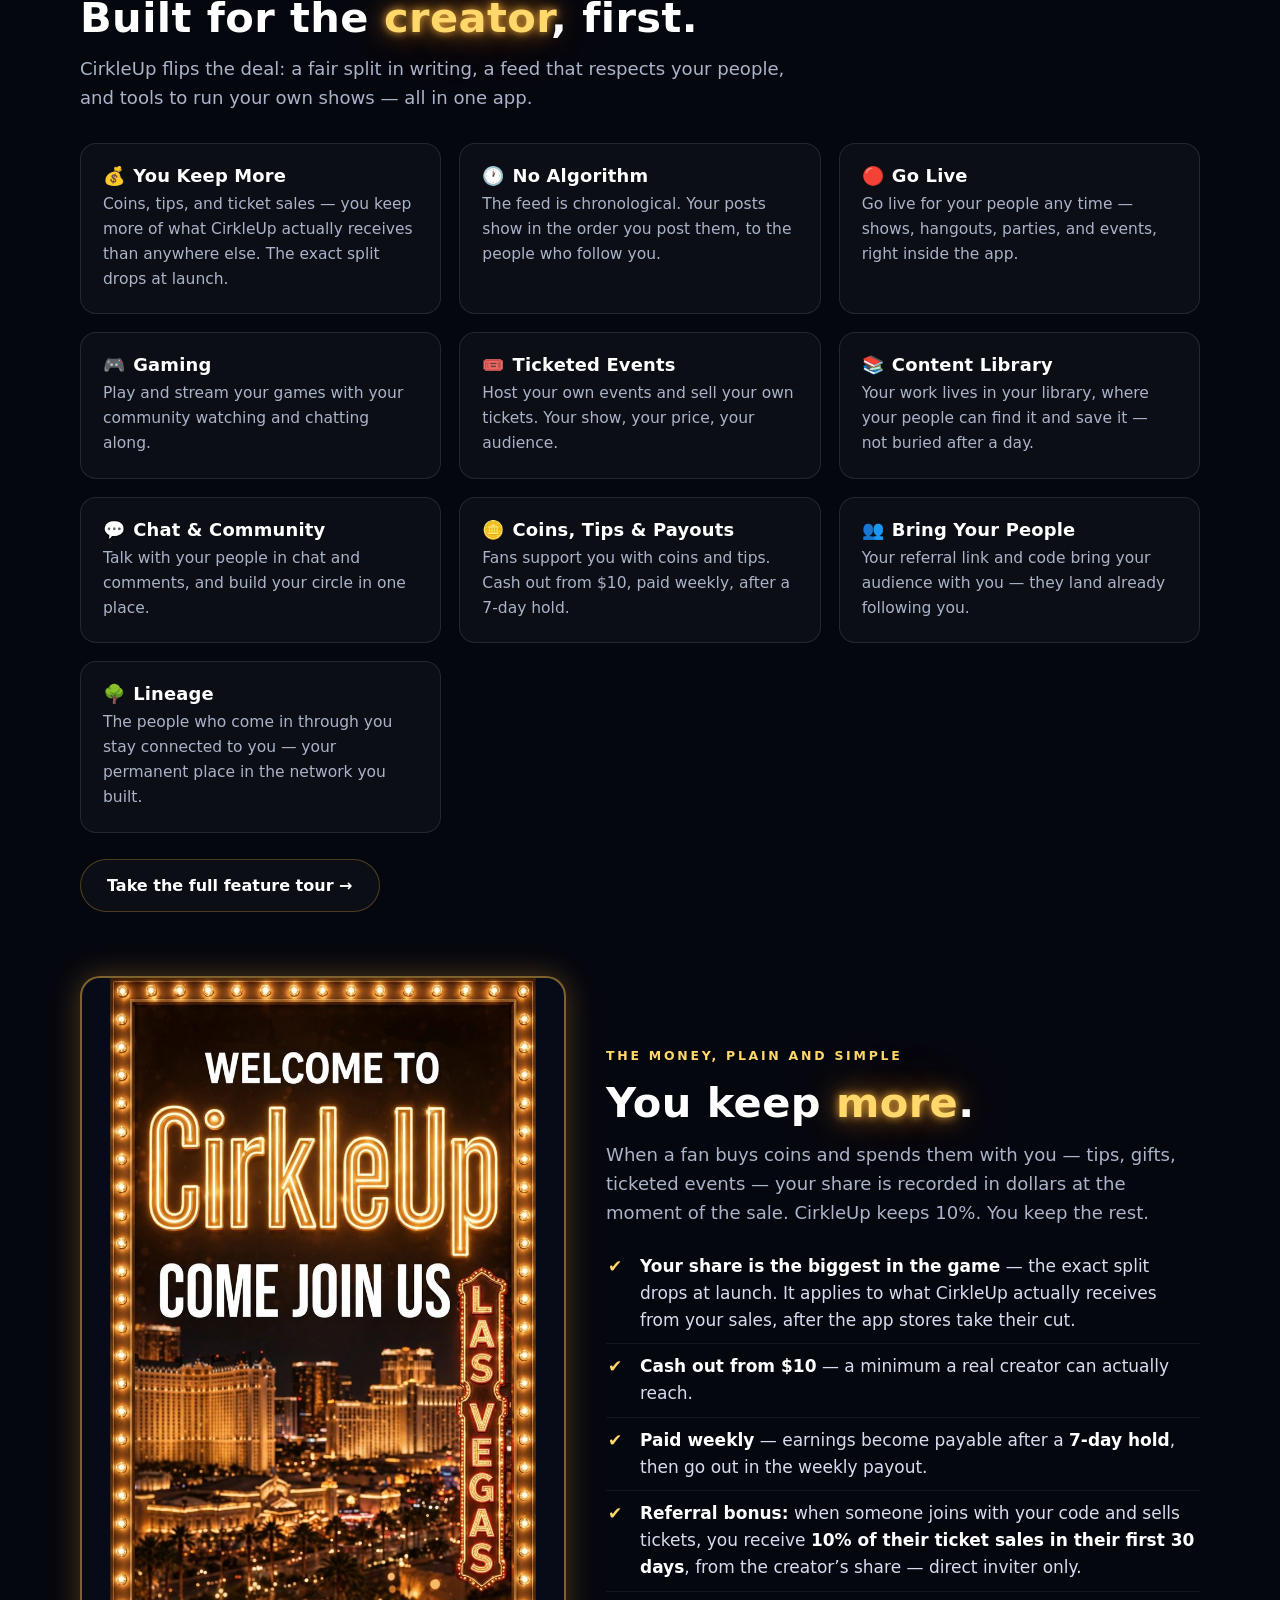
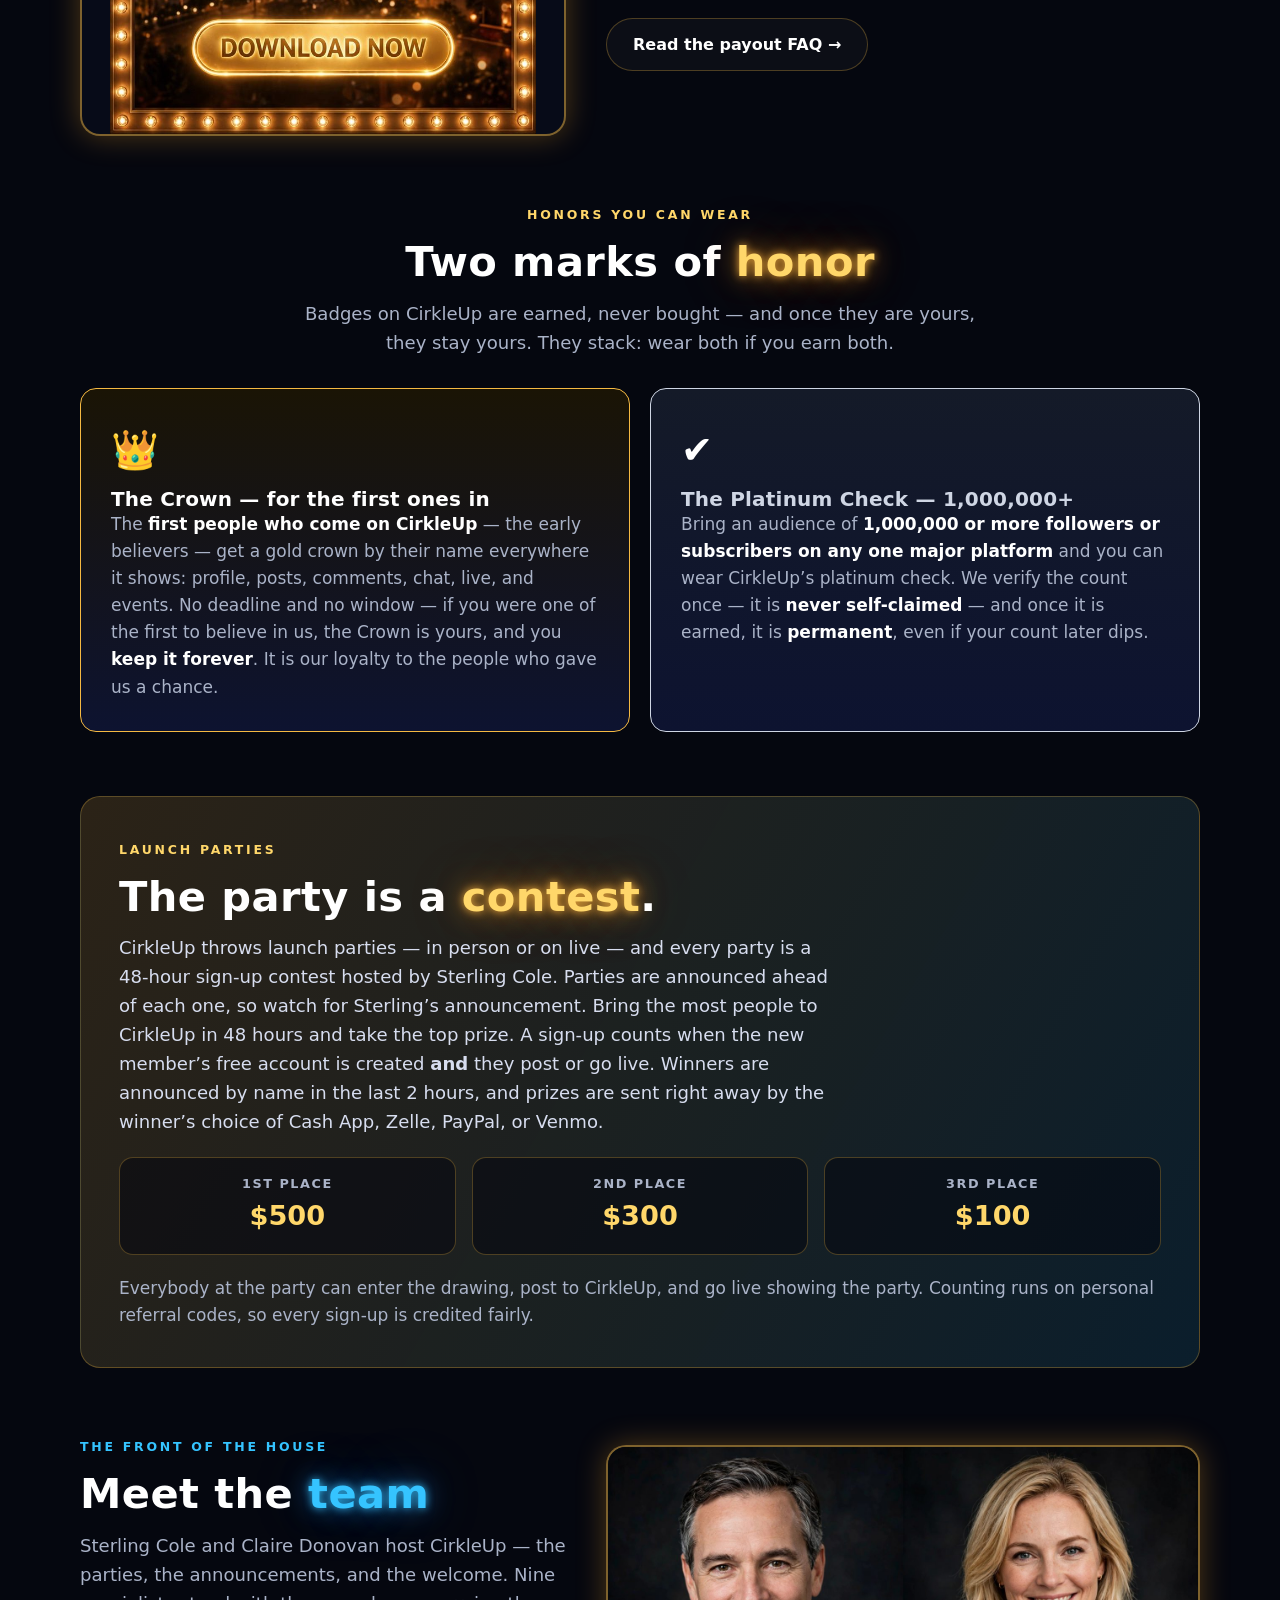
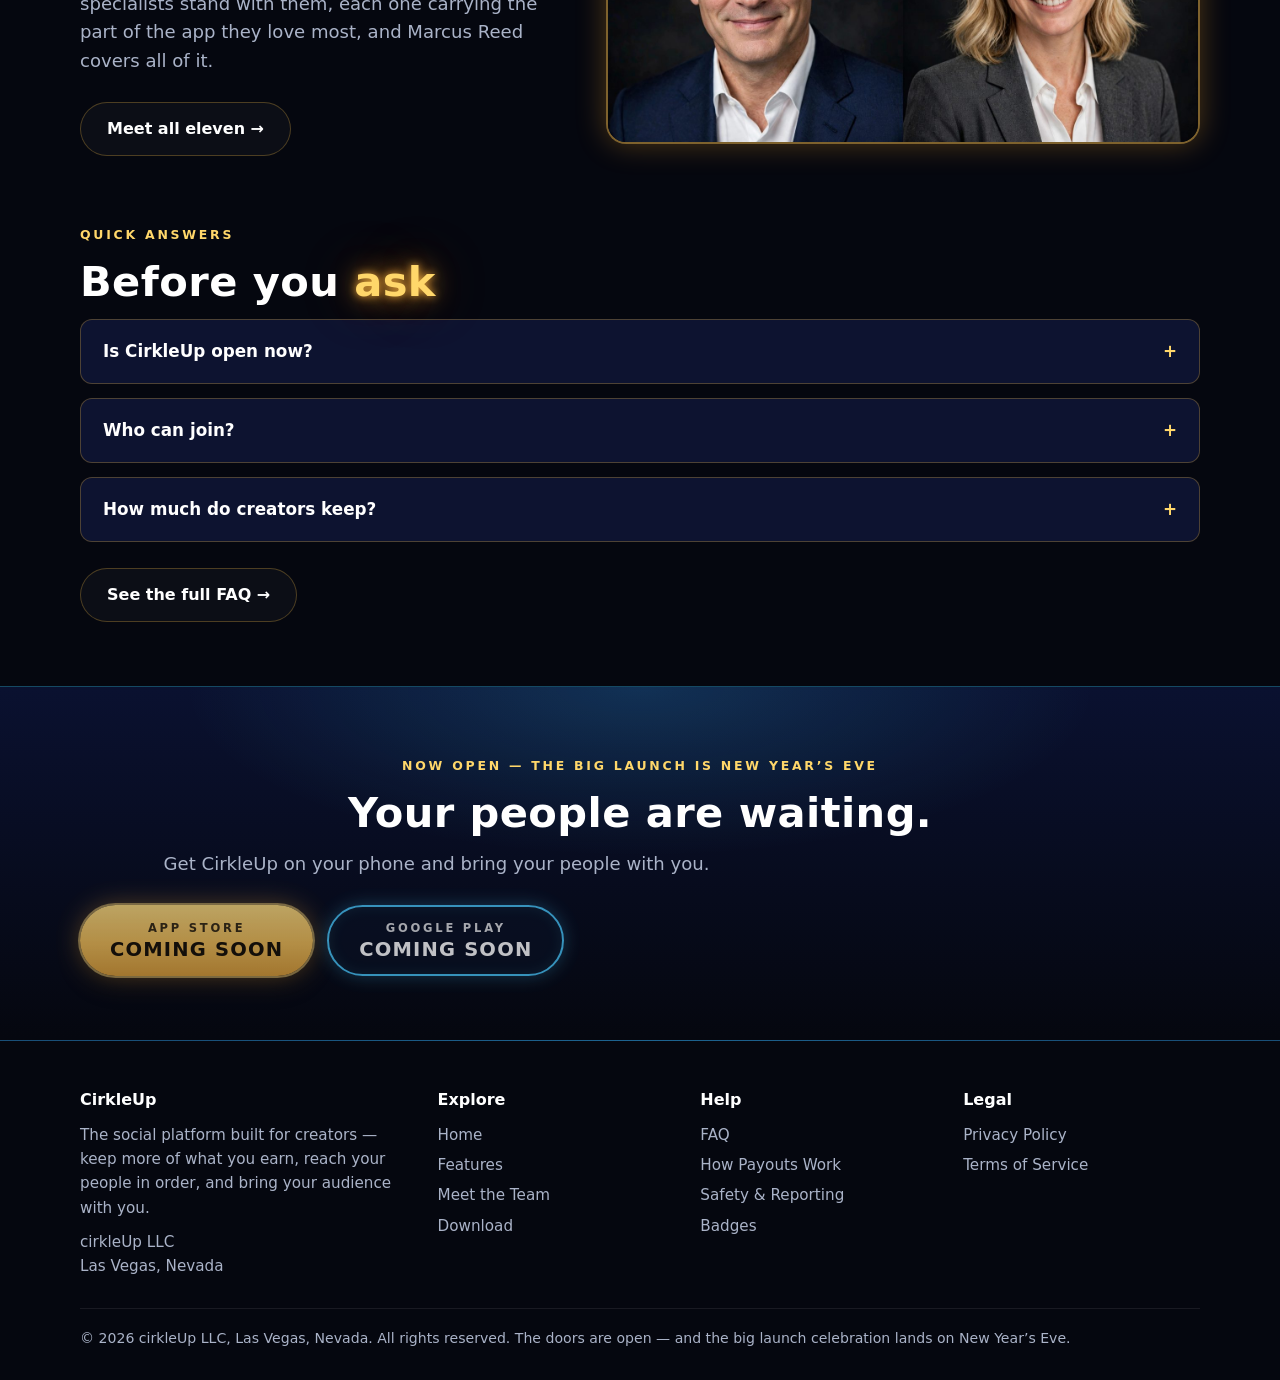
==== commit 3881ea5d: "Pull the 90% figure from all public copy until launch (Darcia's 2026-11-05 ruling): split/referral s" ====
--- a/index.html
+++ b/index.html
@@ -4,7 +4,7 @@
 <meta charset="UTF-8">
 <meta name="viewport" content="width=device-width, initial-scale=1">
 <title>CirkleUp — Social Media, Fixed</title>
-<meta name="description" content="CirkleUp is the social platform built for creators: keep 90% of what you earn, a chronological feed with no algorithm, ticketed events, and weekly payouts. From cirkleUp LLC, Las Vegas, Nevada. Now open — with the big launch celebration on New Year&rsquo;s Eve.">
+<meta name="description" content="CirkleUp is the social platform built for creators: keep more of what you earn, a chronological feed with no algorithm, ticketed events, and weekly payouts. From cirkleUp LLC, Las Vegas, Nevada. Now open — with the big launch celebration on New Year&rsquo;s Eve.">
 <link rel="stylesheet" href="assets/css/style.css">
 </head>
 <body>
@@ -28,7 +28,7 @@
     <div>
       <span class="eyebrow">Now open · Las Vegas, Nevada</span>
       <h1>Social media is broken. We&rsquo;re <span class="glow">fixing&nbsp;it</span>.</h1>
-      <p class="sub">CirkleUp is the social platform built for creators. <strong>Keep 90% of what you earn.</strong> Reach your people in the order you post — <strong>no algorithm in between</strong> — sell your own tickets, and bring your audience with you.</p>
+      <p class="sub">CirkleUp is the social platform built for creators. <strong>Keep more of what you earn.</strong> Reach your people in the order you post — <strong>no algorithm in between</strong> — sell your own tickets, and bring your audience with you.</p>
       <div class="btnrow">
   <span class="btn btn-gold btn-held" aria-disabled="true"><span class="store">App Store</span><span class="cta">COMING SOON</span></span>
   <span class="btn btn-blue btn-held" aria-disabled="true"><span class="store">Google Play</span><span class="cta">COMING SOON</span></span>
@@ -41,7 +41,7 @@
   </div>
 </section>
 
-<div class="marquee" aria-hidden="true"><div class="track">KEEP 90% <span class="dot">•</span> NO ALGORITHM <span class="dot">•</span> GO LIVE <span class="dot">•</span> TICKETED EVENTS <span class="dot">•</span> BRING YOUR PEOPLE <span class="dot">•</span> WEEKLY PAYOUTS <span class="dot">•</span> KEEP 90% <span class="dot">•</span> NO ALGORITHM <span class="dot">•</span> GO LIVE <span class="dot">•</span> TICKETED EVENTS <span class="dot">•</span> BRING YOUR PEOPLE <span class="dot">•</span> WEEKLY PAYOUTS <span class="dot">•</span> KEEP 90% <span class="dot">•</span> NO ALGORITHM <span class="dot">•</span> GO LIVE <span class="dot">•</span> TICKETED EVENTS <span class="dot">•</span> BRING YOUR PEOPLE <span class="dot">•</span> WEEKLY PAYOUTS <span class="dot">•</span> KEEP 90% <span class="dot">•</span> NO ALGORITHM <span class="dot">•</span> GO LIVE <span class="dot">•</span> TICKETED EVENTS <span class="dot">•</span> BRING YOUR PEOPLE <span class="dot">•</span> WEEKLY PAYOUTS <span class="dot">•</span> </div></div>
+<div class="marquee" aria-hidden="true"><div class="track">KEEP MORE <span class="dot">•</span> NO ALGORITHM <span class="dot">•</span> GO LIVE <span class="dot">•</span> TICKETED EVENTS <span class="dot">•</span> BRING YOUR PEOPLE <span class="dot">•</span> WEEKLY PAYOUTS <span class="dot">•</span> KEEP MORE <span class="dot">•</span> NO ALGORITHM <span class="dot">•</span> GO LIVE <span class="dot">•</span> TICKETED EVENTS <span class="dot">•</span> BRING YOUR PEOPLE <span class="dot">•</span> WEEKLY PAYOUTS <span class="dot">•</span> KEEP MORE <span class="dot">•</span> NO ALGORITHM <span class="dot">•</span> GO LIVE <span class="dot">•</span> TICKETED EVENTS <span class="dot">•</span> BRING YOUR PEOPLE <span class="dot">•</span> WEEKLY PAYOUTS <span class="dot">•</span> KEEP MORE <span class="dot">•</span> NO ALGORITHM <span class="dot">•</span> GO LIVE <span class="dot">•</span> TICKETED EVENTS <span class="dot">•</span> BRING YOUR PEOPLE <span class="dot">•</span> WEEKLY PAYOUTS <span class="dot">•</span> </div></div>
 <section>
   <div class="wrap">
     <span class="eyebrow blue">The problem</span>
@@ -60,7 +60,7 @@
     <h2>Built for the <span class="glow">creator</span>, first.</h2>
     <p class="lede" style="margin-bottom:30px">CirkleUp flips the deal: a fair split in writing, a feed that respects your people, and tools to run your own shows — all in one app.</p>
     <div class="features-grid">
-      <div class="feature"><h3><span class="fi">💰</span>You Keep 90%</h3><p>Coins, tips, and ticket sales — you keep 90% of what CirkleUp actually receives. We keep 10%. That is the split, in writing.</p></div>
+      <div class="feature"><h3><span class="fi">💰</span>You Keep More</h3><p>Coins, tips, and ticket sales — you keep more of what CirkleUp actually receives than anywhere else. The exact split drops at launch.</p></div>
       <div class="feature"><h3><span class="fi">🕐</span>No Algorithm</h3><p>The feed is chronological. Your posts show in the order you post them, to the people who follow you.</p></div>
       <div class="feature"><h3><span class="fi">🔴</span>Go Live</h3><p>Go live for your people any time — shows, hangouts, parties, and events, right inside the app.</p></div>
       <div class="feature"><h3><span class="fi">🎮</span>Gaming</h3><p>Play and stream your games with your community watching and chatting along.</p></div>
@@ -76,13 +76,13 @@
 </section>
 <section style="padding-top:0">
   <div class="wrap split">
-    <div><img class="art" src="assets/img/signs/sign-90.jpg" alt="Lit-up sign: You keep 90% — we keep 10%, that&rsquo;s it. CirkleUp, Las Vegas." width="640" height="1280"></div>
+    <div><img class="art" src="assets/img/welcome-gold.jpg" alt="Lit-up CirkleUp welcome sign, Las Vegas." width="640" height="1280"></div>
     <div>
       <span class="eyebrow">The money, plain and simple</span>
-      <h2>You keep <span class="glow">90%</span>.</h2>
+      <h2>You keep <span class="glow">more</span>.</h2>
       <p class="lede">When a fan buys coins and spends them with you — tips, gifts, ticketed events — your share is recorded in dollars at the moment of the sale. CirkleUp keeps 10%. You keep the rest.</p>
       <ul class="ticks">
-        <li><strong>90% is your share</strong> of what CirkleUp actually receives from your sales, after the app stores take their cut.</li>
+        <li><strong>Your share is the biggest in the game</strong> — the exact split drops at launch. It applies to what CirkleUp actually receives from your sales, after the app stores take their cut.</li>
         <li><strong>Cash out from $10</strong> — a minimum a real creator can actually reach.</li>
         <li><strong>Paid weekly</strong> — earnings become payable after a <strong>7-day hold</strong>, then go out in the weekly payout.</li>
         <li><strong>Referral bonus:</strong> when someone joins with your code and sells tickets, you receive <strong>10% of their ticket sales in their first 30 days</strong>, from the creator&rsquo;s share — direct inviter only.</li>
@@ -144,7 +144,7 @@
     <h2>Before you <span class="glow">ask</span></h2>
     <details class="faq"><summary>Is CirkleUp open now?</summary><div class="a">Yes — <strong>the doors are open</strong>. Download the app and join today. The <strong>big launch celebration is New Year&rsquo;s Eve</strong>, when Sterling hosts the midnight countdown live on CirkleUp — and the first ones in wear the Crown forever.</div></details>
     <details class="faq"><summary>Who can join?</summary><div class="a">Anyone <strong>18 or older</strong>. Sign-up is open — create a free account and you are in. If someone sent you their referral code, you can enter it when you join so you land already following them.</div></details>
-    <details class="faq"><summary>How much do creators keep?</summary><div class="a">Creators keep <strong>90%</strong> of what CirkleUp actually receives from their sales, after the app stores&rsquo; cut. Payouts are weekly, cash out from <strong>$10</strong>, after a 7-day hold. The full rules are on the <a href="faq.html#payouts">FAQ page</a>.</div></details>
+    <details class="faq"><summary>How much do creators keep?</summary><div class="a">Creators keep <strong>more</strong> of what they earn than anywhere else — the exact split drops at launch. Payouts are weekly. The full rules are on the <a href="faq.html#payouts">FAQ page</a>.</div></details>
     <div class="btnrow"><a class="btn-ghost btn" href="faq.html" style="flex-direction:row">See the full FAQ &rarr;</a></div>
   </div>
 </section>
@@ -166,7 +166,7 @@
     <div class="cols">
       <div>
         <h4>CirkleUp</h4>
-        <p>The social platform built for creators — keep 90% of what you earn, reach your people in order, and bring your audience with you.</p>
+        <p>The social platform built for creators — keep more of what you earn, reach your people in order, and bring your audience with you.</p>
         <p style="margin-top:10px">cirkleUp LLC<br>Las Vegas, Nevada</p>
       </div>
       <div>
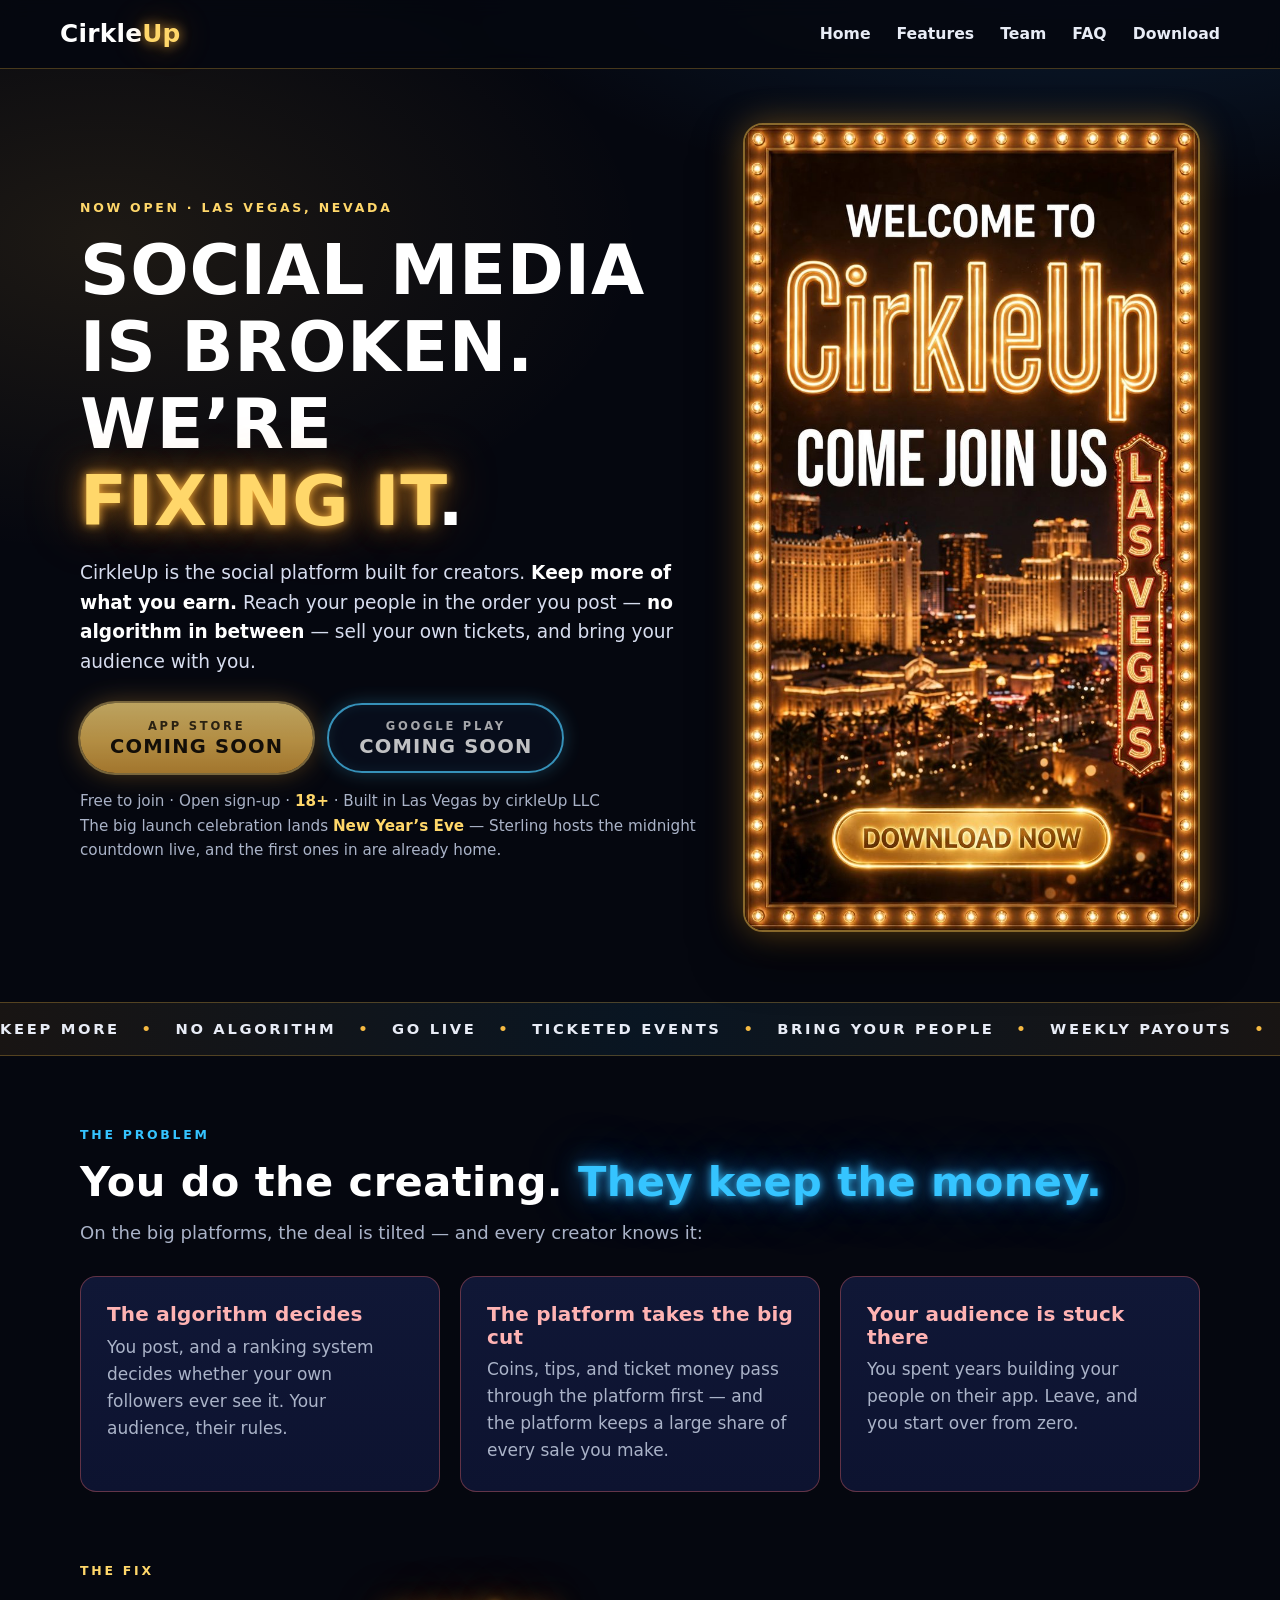
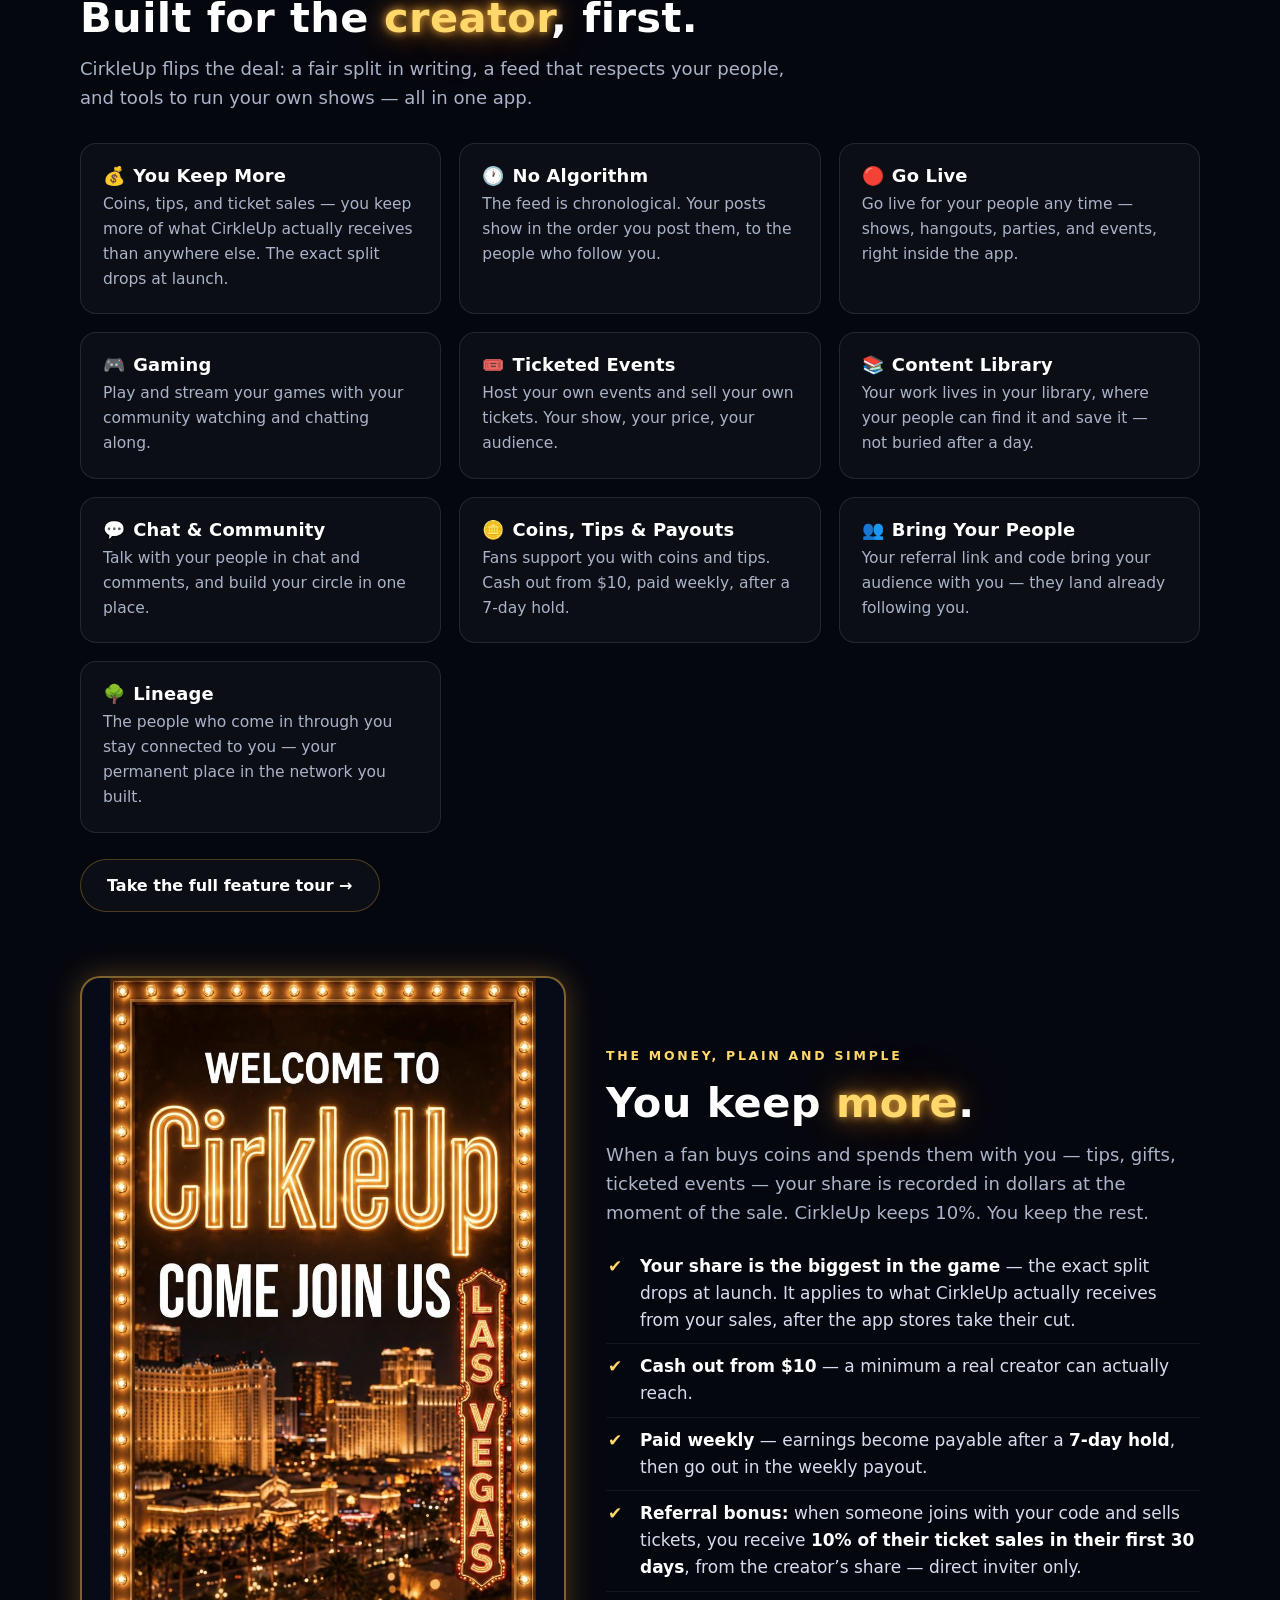
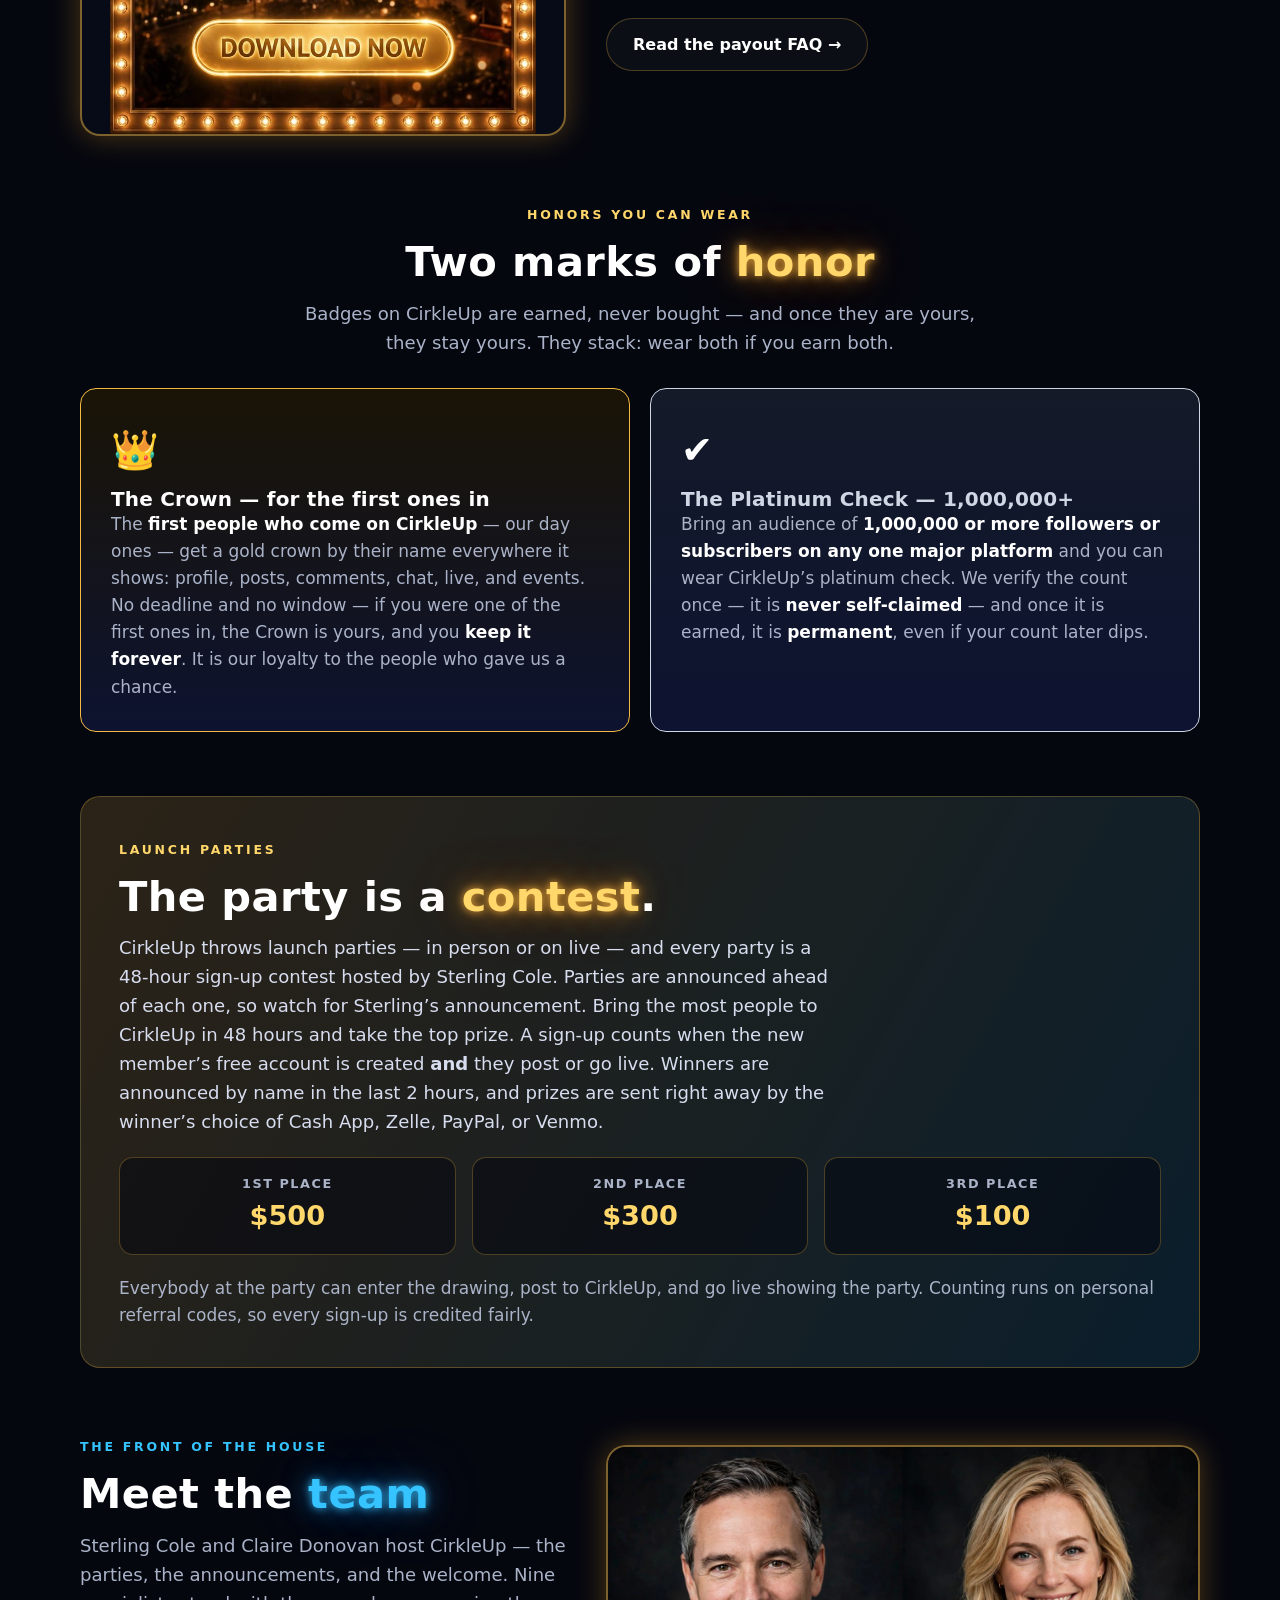
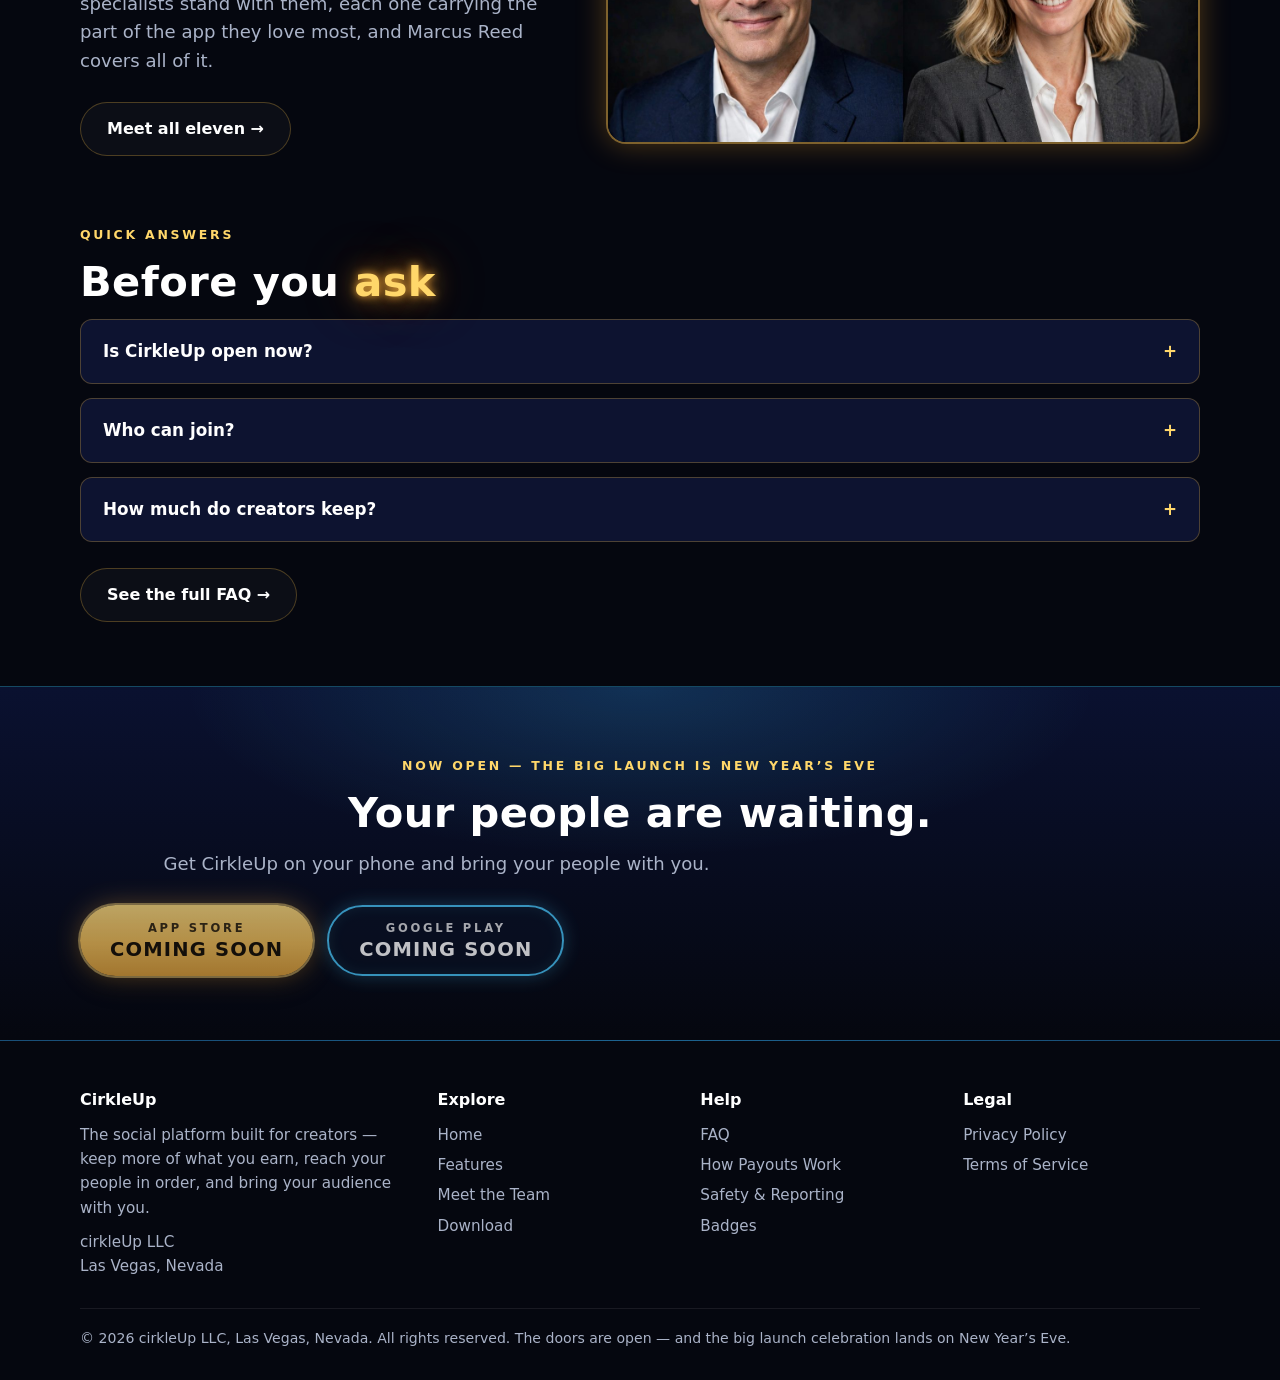
==== commit fec6e962: "Crown copy: 'early believers' becomes 'day ones' (Darcia's ruling, Nov 25, 2026)" ====
--- a/index.html
+++ b/index.html
@@ -102,7 +102,7 @@
       <div class="badge-card badge-crown">
         <div class="bigmark">👑</div>
         <h3>The Crown — for the first ones in</h3>
-        <p style="color:var(--muted)">The <strong style="color:#fff">first people who come on CirkleUp</strong> — the early believers — get a gold crown by their name everywhere it shows: profile, posts, comments, chat, live, and events. No deadline and no window — if you were one of the first to believe in us, the Crown is yours, and you <strong style="color:#fff">keep it forever</strong>. It is our loyalty to the people who gave us a chance.</p>
+        <p style="color:var(--muted)">The <strong style="color:#fff">first people who come on CirkleUp</strong> — our day ones — get a gold crown by their name everywhere it shows: profile, posts, comments, chat, live, and events. No deadline and no window — if you were one of the first ones in, the Crown is yours, and you <strong style="color:#fff">keep it forever</strong>. It is our loyalty to the people who gave us a chance.</p>
       </div>
       <div class="badge-card badge-plat">
         <div class="bigmark">✔️</div>
@@ -144,7 +144,7 @@
     <h2>Before you <span class="glow">ask</span></h2>
     <details class="faq"><summary>Is CirkleUp open now?</summary><div class="a">Yes — <strong>the doors are open</strong>. Download the app and join today. The <strong>big launch celebration is New Year&rsquo;s Eve</strong>, when Sterling hosts the midnight countdown live on CirkleUp — and the first ones in wear the Crown forever.</div></details>
     <details class="faq"><summary>Who can join?</summary><div class="a">Anyone <strong>18 or older</strong>. Sign-up is open — create a free account and you are in. If someone sent you their referral code, you can enter it when you join so you land already following them.</div></details>
-    <details class="faq"><summary>How much do creators keep?</summary><div class="a">Creators keep <strong>more</strong> of what they earn than anywhere else — the exact split drops at launch. Payouts are weekly. The full rules are on the <a href="faq.html#payouts">FAQ page</a>.</div></details>
+    <details class="faq"><summary>How much do creators keep?</summary><div class="a">Creators keep <strong>more</strong> of what they earn than anywhere else — the exact split drops at launch. Payouts are weekly, cash out from <strong>$10</strong>. The full rules are on the <a href="faq.html#payouts">FAQ page</a>.</div></details>
     <div class="btnrow"><a class="btn-ghost btn" href="faq.html" style="flex-direction:row">See the full FAQ &rarr;</a></div>
   </div>
 </section>
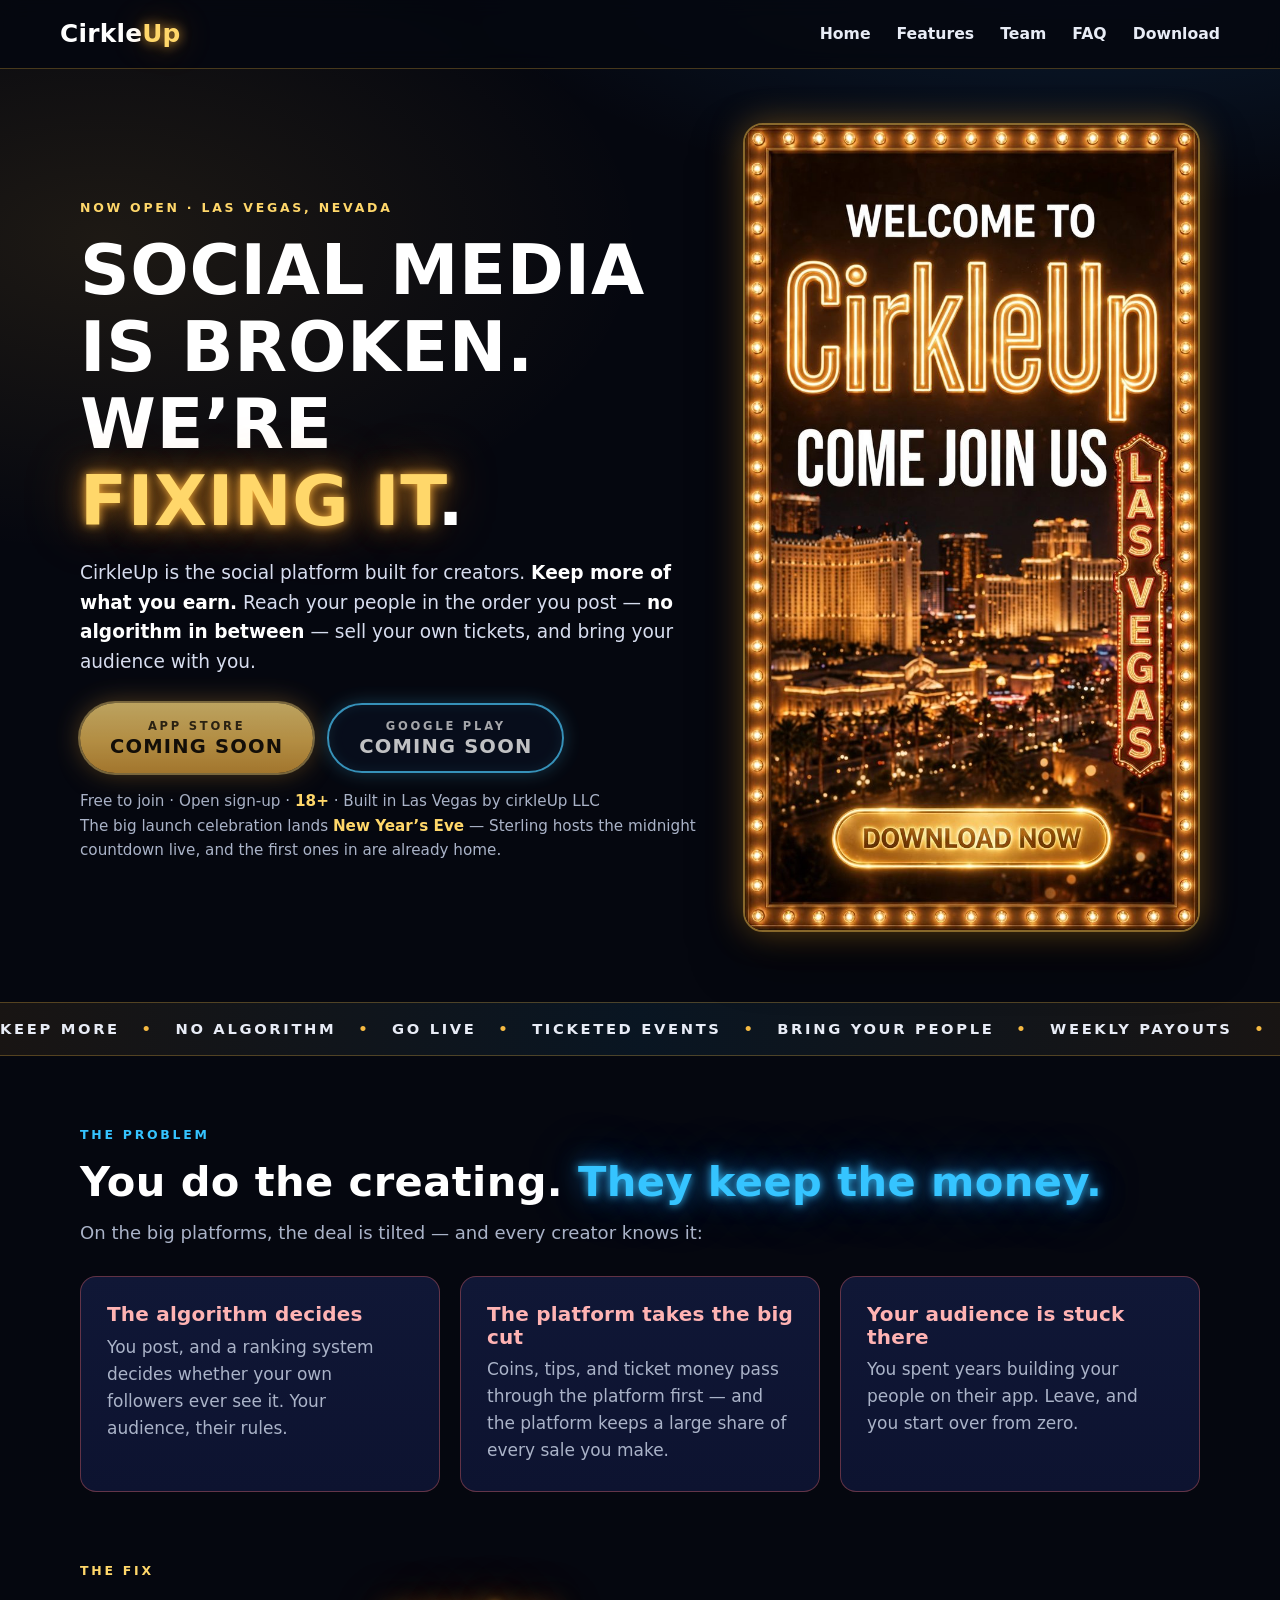
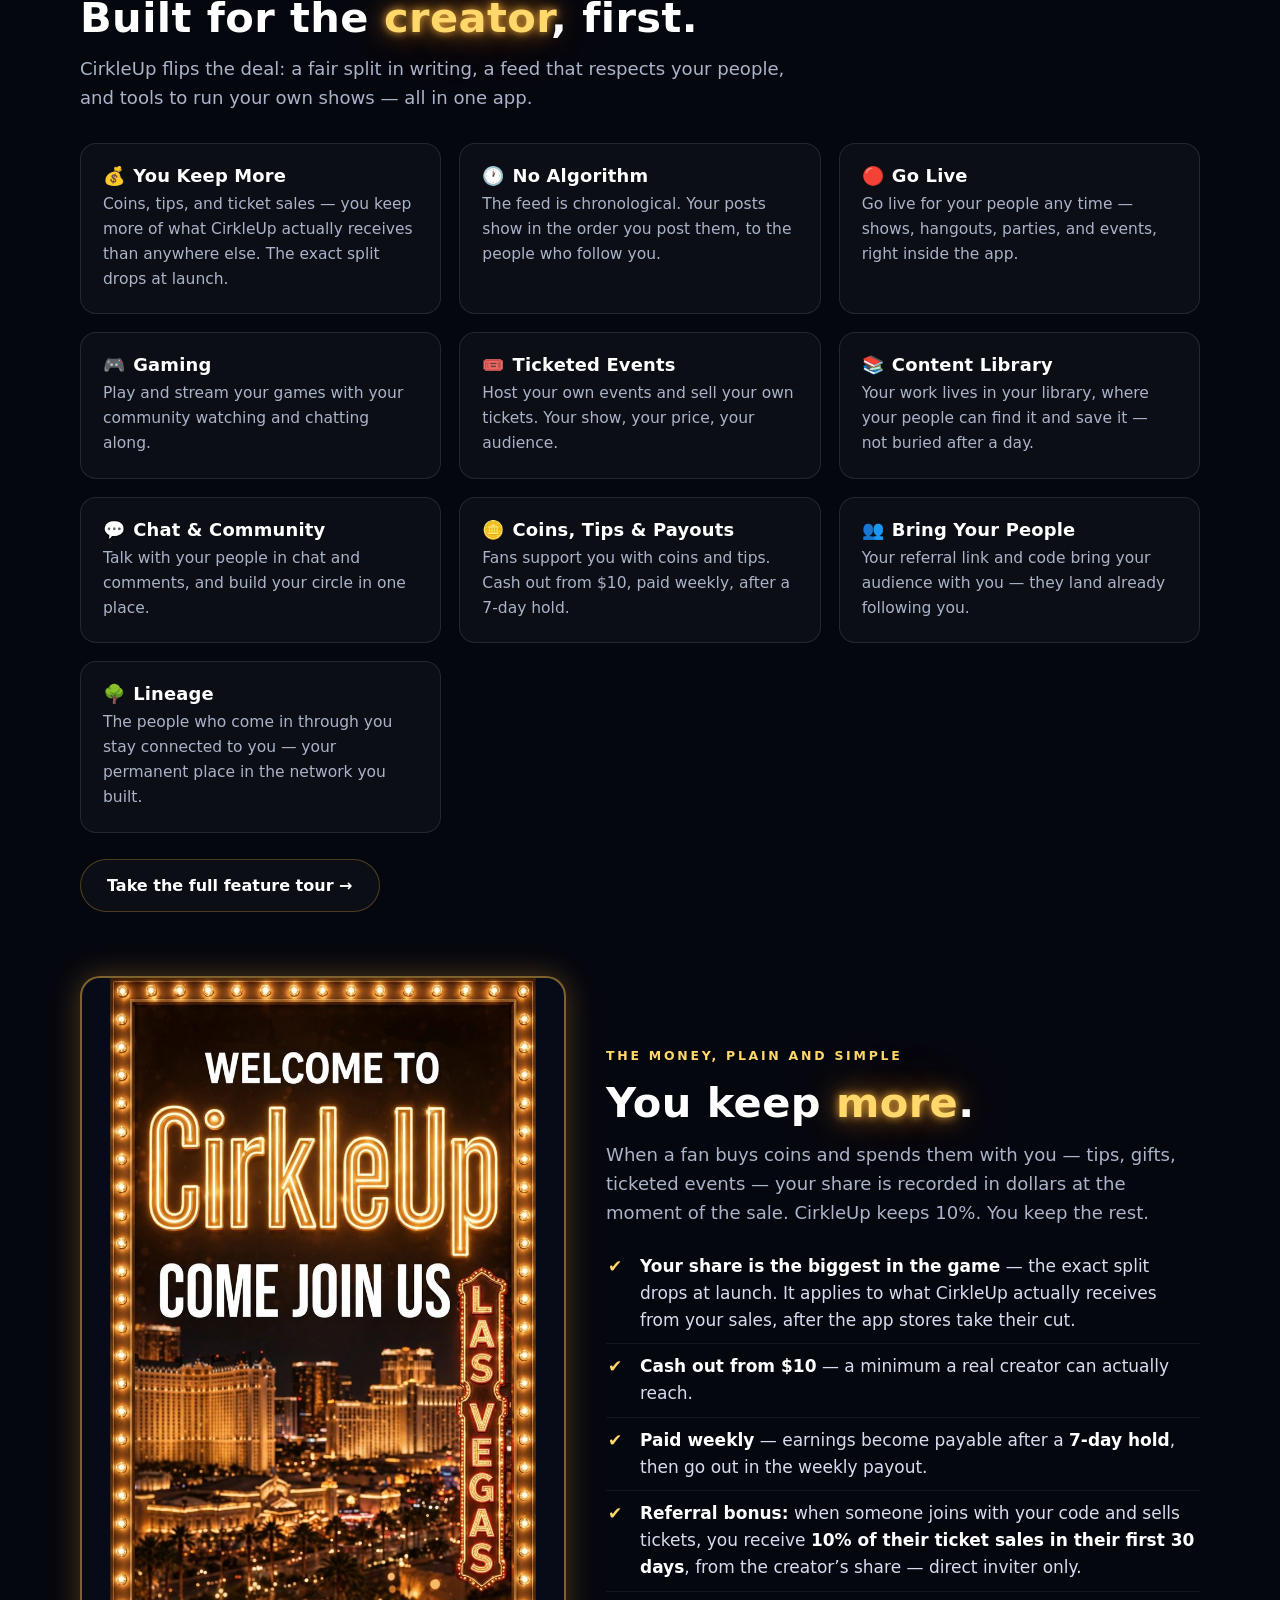
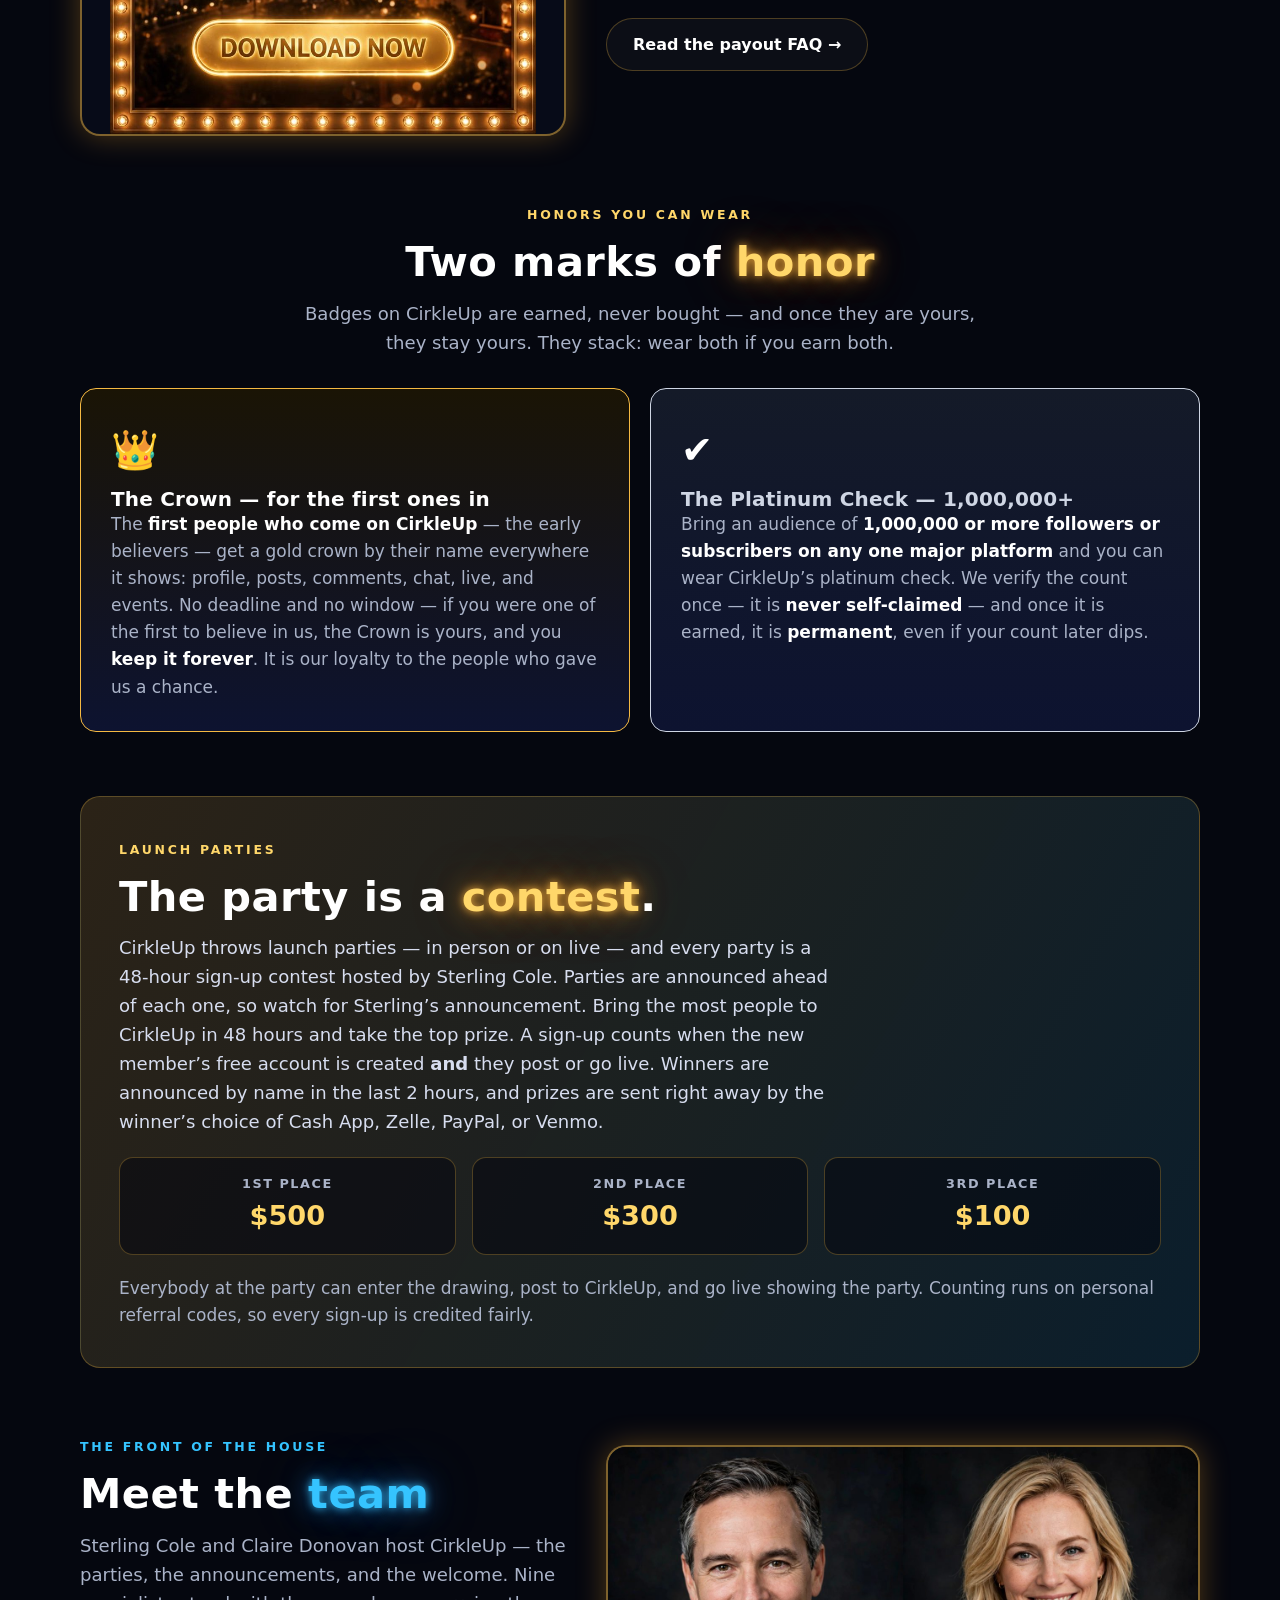
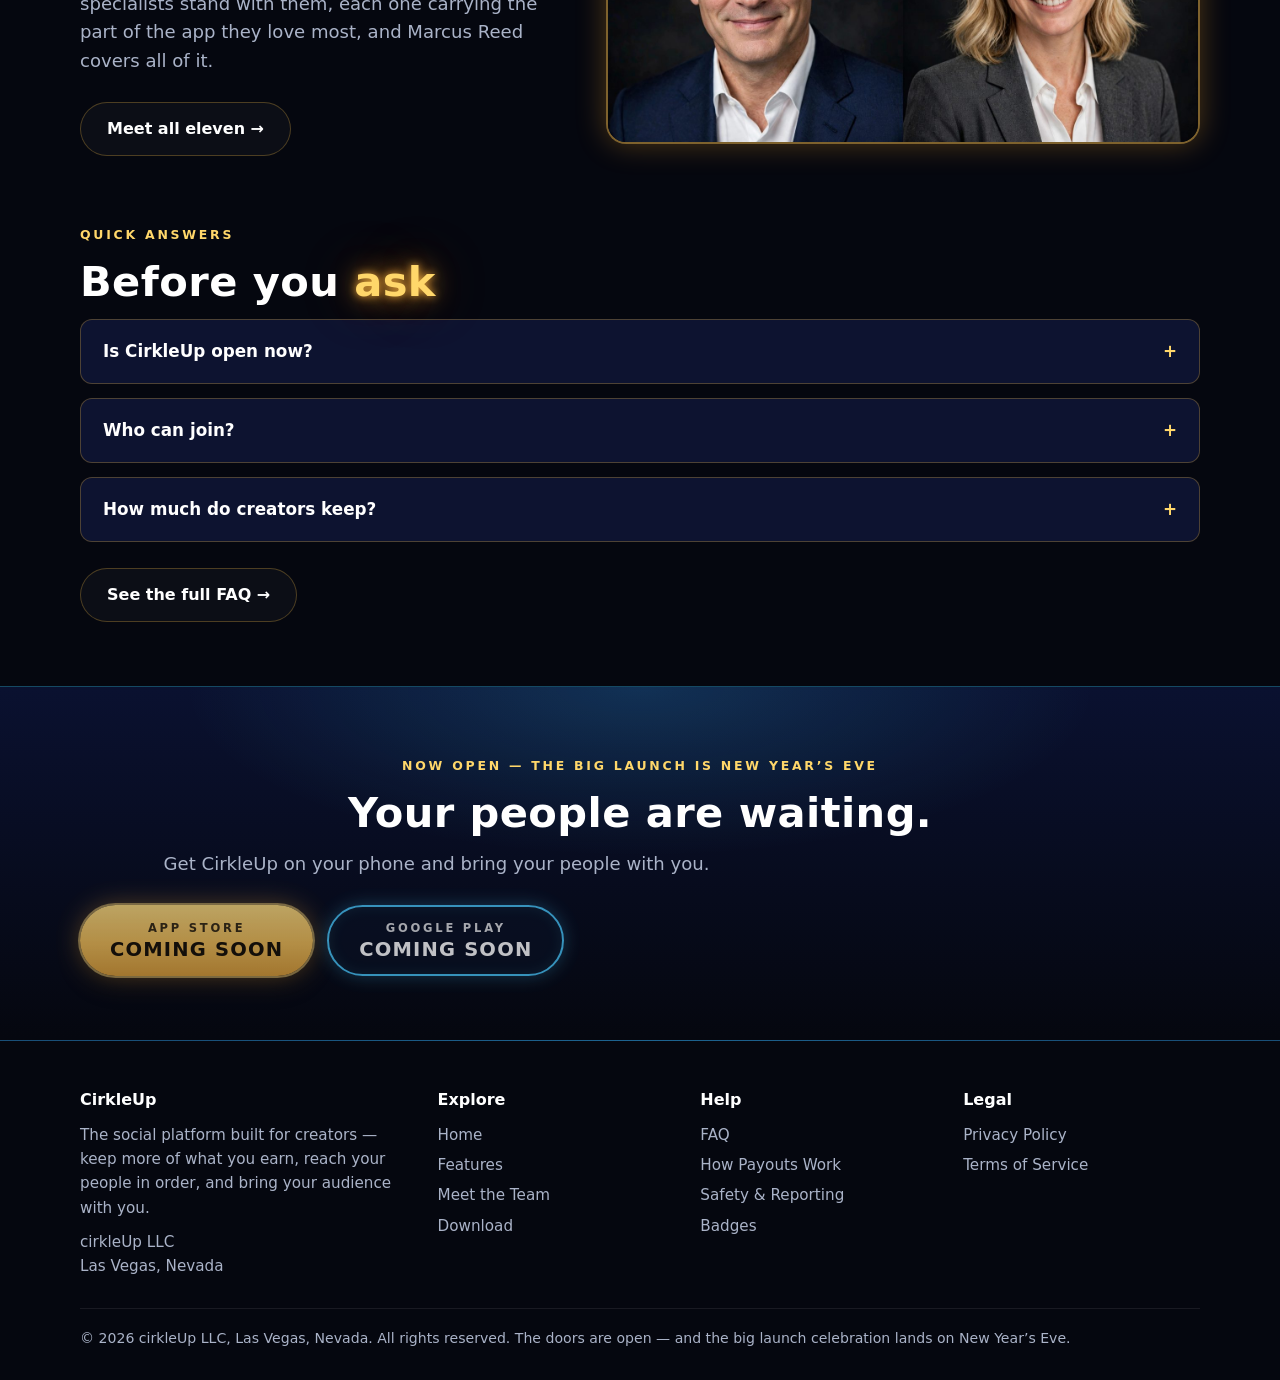
==== commit c7abfa76: "Revert Crown copy change — 'believers' stays on the website; 'day ones' is invite-only (Darcia's cor" ====
--- a/index.html
+++ b/index.html
@@ -102,7 +102,7 @@
       <div class="badge-card badge-crown">
         <div class="bigmark">👑</div>
         <h3>The Crown — for the first ones in</h3>
-        <p style="color:var(--muted)">The <strong style="color:#fff">first people who come on CirkleUp</strong> — our day ones — get a gold crown by their name everywhere it shows: profile, posts, comments, chat, live, and events. No deadline and no window — if you were one of the first ones in, the Crown is yours, and you <strong style="color:#fff">keep it forever</strong>. It is our loyalty to the people who gave us a chance.</p>
+        <p style="color:var(--muted)">The <strong style="color:#fff">first people who come on CirkleUp</strong> — the early believers — get a gold crown by their name everywhere it shows: profile, posts, comments, chat, live, and events. No deadline and no window — if you were one of the first to believe in us, the Crown is yours, and you <strong style="color:#fff">keep it forever</strong>. It is our loyalty to the people who gave us a chance.</p>
       </div>
       <div class="badge-card badge-plat">
         <div class="bigmark">✔️</div>
